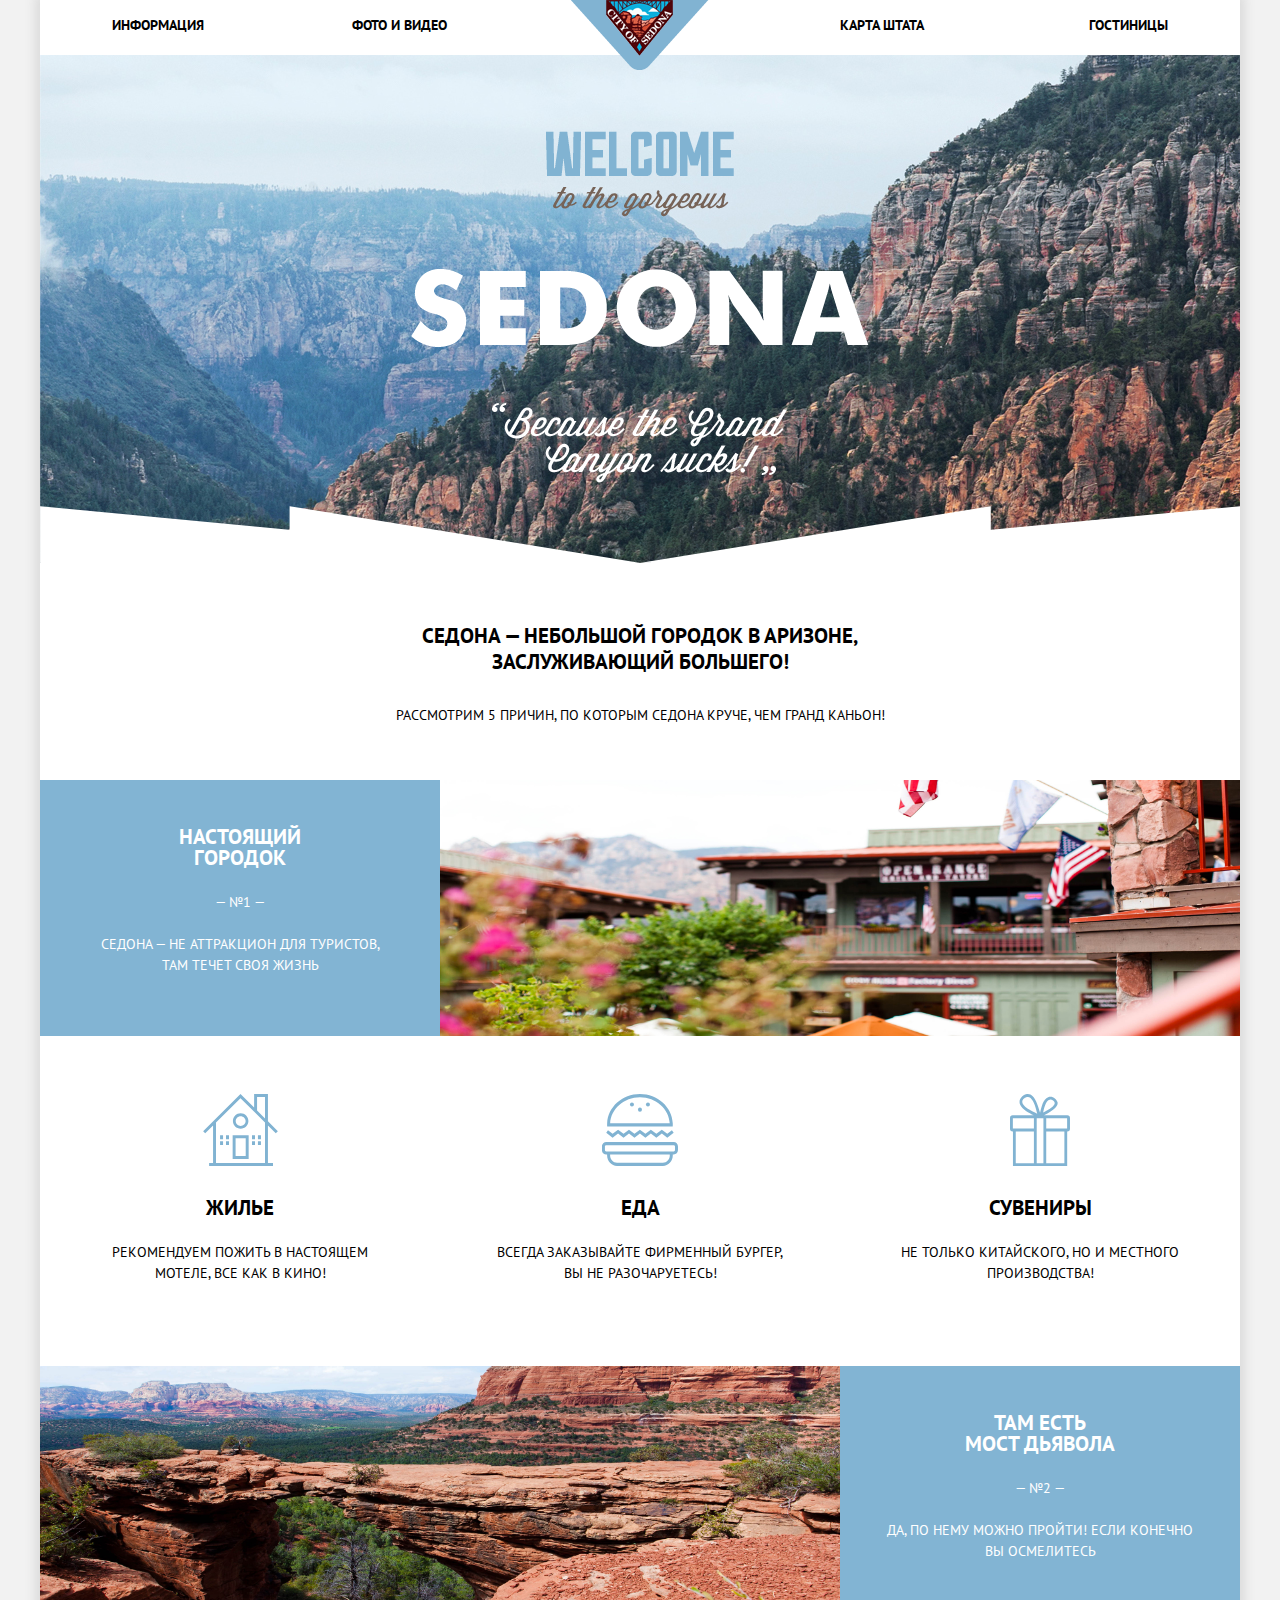
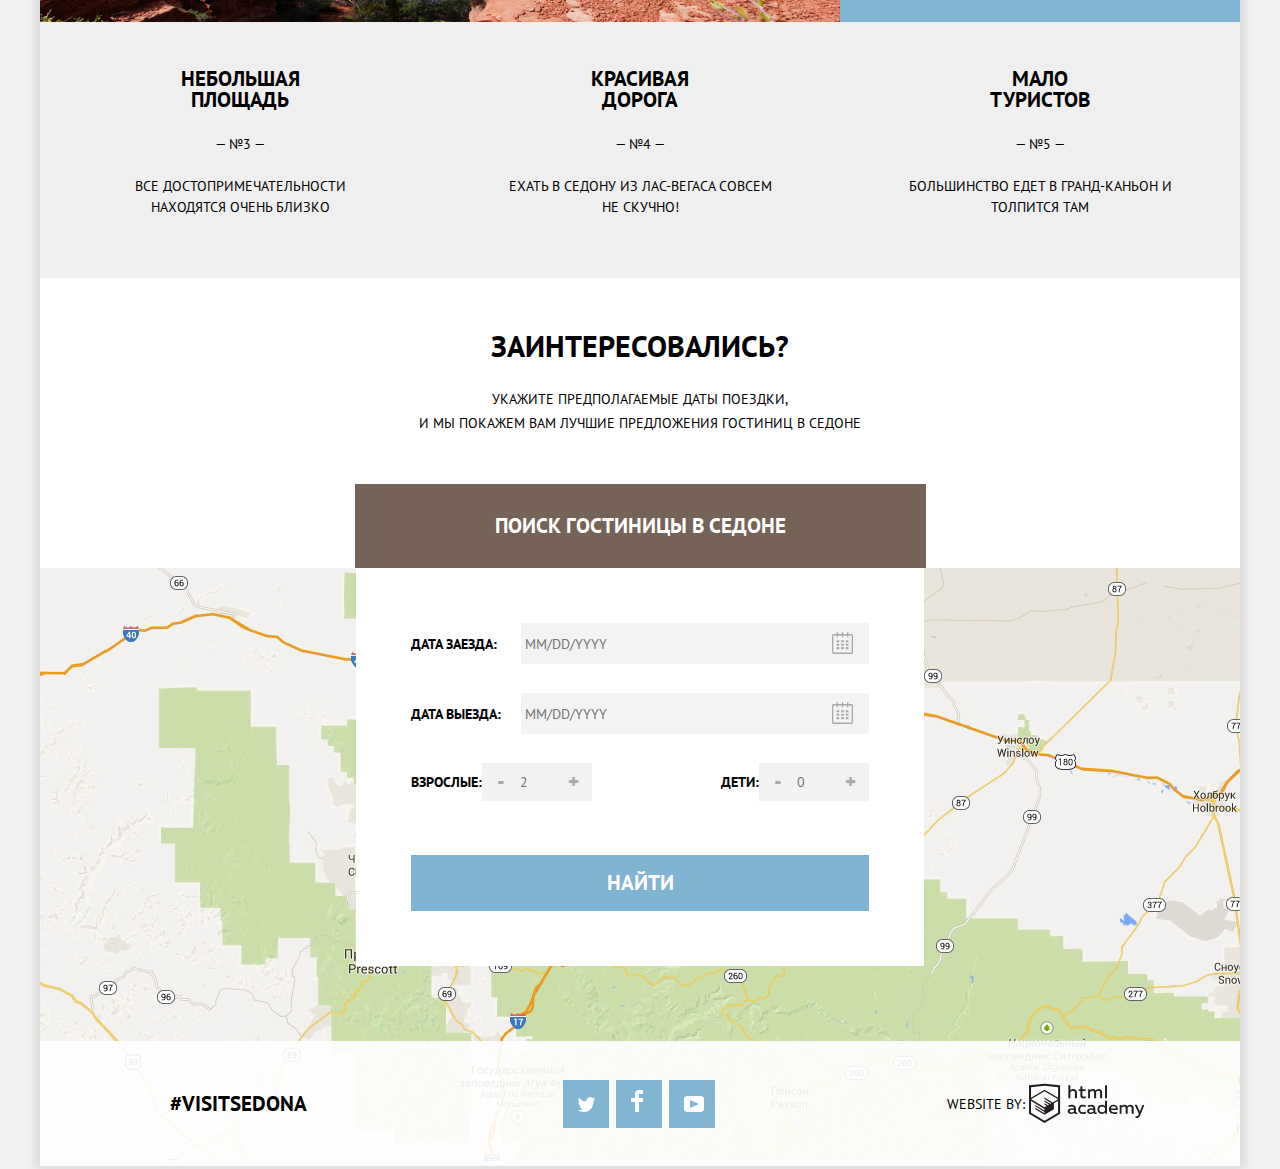
==== index.html @ 2b343a4a "исправь оформление элементов в форме и убери ненужные части стилей" ====
<!DOCTYPE html>
<html lang="ru">
  <head>
    <meta charset="utf-8">
    <title>HTML Academy: Седона</title>
    <link href="https://fonts.googleapis.com/css?family=PT+Sans:400,700&amp;subset=cyrillic" rel="stylesheet">
    <link href="css/normalize.css" rel="stylesheet"> 
    <link href="css/style.css" rel="stylesheet"> 
  </head>

  <body>
    <div class="main-containter">
      <header class="header">
        <nav class="main-menu">
          <ul class ="main-menu__list">
            <li class="main-menu__item">
              <a class="main-menu__link" href="#">Информация</a>
            </li>
            <li class="main-menu__item">
              <a class="main-menu__link" href="#">Фото и видео</a>
            </li>
            <li class="main-menu__item">
              <a class="main-menu__link" href="#">Карта штата</a>
            </li>
            <li class="main-menu__item">
              <a class="main-menu__link" href="catalog.html">Гостиницы</a>
            </li>
          </ul>
          <a class="main-menu__logo" href="#">
            <img class="menu__logo" src="img/logo.png" alt="Sedona logo" width="138" height="70">
          </a>
        </nav>
      </header>

      <main class="main">
        <section class="promo">
          <div class="promo__banner">        
            <img class="promo__img" src="img/promo.png" alt="Promo-text">
          </div>
          <h1 class="promo__title">Седона — небольшой городок в Аризоне,<br> заслуживающий большего!</h1>
          <p class="promo__description">Рассмотрим 5 причин, по которым Седона круче, чем гранд каньон!</p>
        </section>
        <section class="advantages">
          <h2 class="visually-hidden">Преимущества седоны</h2>
          <ul class="advantages__list">
            <li class="advantages__item detailed">
              <div class="advantages__description">
                <h2>Настоящий<br> городок</h2>
                <span>&#x2014; №1 &#x2014;</span>
                <p>Седона — не аттракцион для туристов,<br> там течет своя жизнь</p>
              </div>
              <img src="img/advantage-1.jpg" alt="Town picture" width="800" height="256">
            </li>
            <li class=advantages__item>
              <ul class="non-list__advantages">
                <li class="non-list__item">
                  <div class="advantages__description">
                    <img src="img/icon-1.svg" alt="room" height="72px">
                    <h2>Жилье</h2>
                    <p>Рекомендуем пожить в настоящем<br> мотеле, все как в кино!</p>
                  </div>
                </li>
                <li class="non-list__item">
                  <div class="advantages__description">
                    <img src="img/icon-3.svg" alt="food" height="72px">
                    <h2>Еда</h2>
                    <p>Всегда заказывайте фирменный бургер,<br> вы не разочаруетесь!</p>
                  </div>
                </li>
                <li class="non-list__item">
                  <div class="advantages__description">
                    <img src="img/icon-2.svg" alt="souvenires" height="72px">
                    <h2>Сувениры</h2>
                    <p>Не только китайского, но и местного<br> производства!</p>
                  </div>
                </li>
              </ul>
            </li>
            <li class="advantages__item detailed">
              <img src="img/advantage-2.jpg" alt="Devils bridge" width="800" height="256">
              <div class="advantages__description">
                <h2>Там есть<br> мост дьявола</h2>
                <span>&#x2014; №2 &#x2014;</span>
                <p>Да, по нему можно пройти! Если конечно<br>вы осмелитесь</p>
              </div>
            </li>
            <li class="advantages__item">
              <div class="advantages__description">
                <h2>Небольшая<br>площадь</h2>
                <span>&#x2014; №3 &#x2014;</span>
                <p>Все достопримечательности<br>находятся очень близко</p>
              </div>
            </li>
            <li class="advantages__item">
              <div class="advantages__description">
                <h2>Красивая<br>дорога</h2>
                <span>&#x2014; №4 &#x2014;</span>
                <p>Ехать в седону из Лас-Вегаса совсем<br>не скучно!</p>
              </div>
            </li>
            <li class="advantages__item">
              <div class="advantages__description">
                <h2>Мало<br>туристов</h2>
                <span>&#x2014; №5 &#x2014;</span>
                <p>Большинство едет в гранд-каньон и<br> толпится там</p>
              </div>
            </li>
          </ul>
        </section>
        <section class="search-hotels">
          <h2 class="search-hotels__title">Заинтересовались?</h2>
          <p class="search-hotels__text">Укажите предполагаемые даты поездки,<br> и мы покажем вам лучшие предложения гостиниц в седоне</p>
          <button class="button open-form">Поиск гостиницы в Седоне</button>
          <form class="search-hotels__form" method="get" action="https://echo.htmlacademy.ru">
              <div class="arrival">
                <label class="search-hotels__label" for="arrival__input"> Дата заезда:</label>
                <input id="arrival__input" type="text" name="arrival__date" class="form-input" placeholder="MM/DD/YYYY">
                <a href="#" class="calendar__button">
                  <svg width="21" height="22" id="svg" xmlns="http://www.w3.org/2000/svg" width="21" height="22" viewBox="0 0 21 22"><path d="M19.251 2.025h-2.845V.648c0-.381-.294-.689-.656-.689-.363 0-.656.308-.656.689v1.377h-3.938V.648c0-.381-.294-.689-.655-.689-.363 0-.657.308-.657.689v1.377H5.906V.648c0-.381-.294-.689-.656-.689-.363 0-.657.308-.657.689v1.377H1.75C.784 2.025 0 2.847 0 3.862v16.302C0 21.179.784 22 1.75 22h17.501c.966 0 1.749-.821 1.749-1.836V3.862c0-1.015-.783-1.837-1.749-1.837zm.437 18.139a.448.448 0 0 1-.437.459H1.75a.45.45 0 0 1-.438-.459V3.862a.45.45 0 0 1 .438-.459h2.844v1.378c0 .381.294.689.657.689.362 0 .656-.308.656-.689V3.403h3.938v1.378c0 .381.294.689.657.689.361 0 .655-.308.655-.689V3.403h3.938v1.378c0 .381.293.689.656.689.362 0 .656-.308.656-.689V3.403h2.845c.241 0 .437.206.437.459v16.302z"/><path d="M4.594 8.225h2.625v2.066H4.594zM4.594 11.668h2.625v2.067H4.594zM4.594 15.112h2.625v2.066H4.594zM9.188 15.112h2.625v2.066H9.188zM9.188 11.668h2.625v2.067H9.188zM9.188 8.225h2.625v2.066H9.188zM13.781 15.112h2.625v2.066h-2.625zM13.781 11.668h2.625v2.067h-2.625zM13.781 8.225h2.625v2.066h-2.625z"/></svg>
                </a>
              </div>
              <div class="departure">
                <label class="search-hotels__label amount" for="departure__date"> Дата выезда:</label>
                <input id="departure__input" type="text" name="departure__date" class="form-input" placeholder="MM/DD/YYYY">
                <a href="#" class="calendar__button">
                  <svg width="21" height="22" id="svg" xmlns="http://www.w3.org/2000/svg" width="21" height="22" viewBox="0 0 21 22"><path d="M19.251 2.025h-2.845V.648c0-.381-.294-.689-.656-.689-.363 0-.656.308-.656.689v1.377h-3.938V.648c0-.381-.294-.689-.655-.689-.363 0-.657.308-.657.689v1.377H5.906V.648c0-.381-.294-.689-.656-.689-.363 0-.657.308-.657.689v1.377H1.75C.784 2.025 0 2.847 0 3.862v16.302C0 21.179.784 22 1.75 22h17.501c.966 0 1.749-.821 1.749-1.836V3.862c0-1.015-.783-1.837-1.749-1.837zm.437 18.139a.448.448 0 0 1-.437.459H1.75a.45.45 0 0 1-.438-.459V3.862a.45.45 0 0 1 .438-.459h2.844v1.378c0 .381.294.689.657.689.362 0 .656-.308.656-.689V3.403h3.938v1.378c0 .381.294.689.657.689.361 0 .655-.308.655-.689V3.403h3.938v1.378c0 .381.293.689.656.689.362 0 .656-.308.656-.689V3.403h2.845c.241 0 .437.206.437.459v16.302z"/><path d="M4.594 8.225h2.625v2.066H4.594zM4.594 11.668h2.625v2.067H4.594zM4.594 15.112h2.625v2.066H4.594zM9.188 15.112h2.625v2.066H9.188zM9.188 11.668h2.625v2.067H9.188zM9.188 8.225h2.625v2.066H9.188zM13.781 15.112h2.625v2.066h-2.625zM13.781 11.668h2.625v2.067h-2.625zM13.781 8.225h2.625v2.066h-2.625z"/></svg>
                </a>
              </div>
              <div class="amount">
                <div class="adults__amount">
                  <label class="search-hotels__label" for="adults__amount"> Взрослые:</label>
                  <button class="button minus" aria-label="Меньше">-</button>
                  <input id="adults__amount" type="text" name="adults__amount" placeholder="2" class="amount__input">
                  <button class="button plus" aria-label="Больше">+</button>
                </div>
                <div class="children__amount">
                  <label class="search-hotels__label" for="children__amount"> Дети:</label>
                  <button class="button minus" aria-label="less">-</button>
                  <input id="children__amount" type="text" name="children__amount" placeholder="0" class="amount__input">
                  <button class="button plus" aria-label="more">+</button>
                </div>
              </div>
              <button class="button search-hotels__button" type="submit">Найти</button>
          </form>
          <div class="map" width="473px">
            <h2 class="visually-hidden">Карта</h2>
            <img src="img/map.jpg" width="1200" height="593" alt="map">
          </div>
        </section>
      </main>

      <footer class="footer">
        <span class="hashtag">#visitsedona</span>
        <ul class="social__list">
          <li class="social__item twitter">
            <span class="visually-hidden">twitter</span>
            <a href="#">
                <svg width="17" height="15" id="svg" xmlns="http://www.w3.org/2000/svg" xmlns:xlink="http://www.w3.org/1999/xlink" width="17" height="15" viewBox="0 0 17 15"><path fill="#FFF" d="M10.95.144c1.685-.496 2.984.27 3.577 1.179.673-.231 1.331-.481 2.011-.708a2.345 2.345 0 0 1-.857 1.768c.685.17 1.304-.491 1.304-.491-.169 1-1.006 1.788-1.563 2.024-.231 6.75-3.175 11.217-10.077 11.082h-.446c-.41 0-4.164-.46-4.898-1.887 2.271.196 3.893-.422 4.693-1.177-.96-.3-2.679-.477-2.979-2.95.349.106.564.228 1.19.119C1.705 8.247.374 7.53.448 5.33c.285.328 1.067.536 1.34.472C1.085 5.561-.182 2.442.894.85c1.818 1.854 3.735 3.606 7.152 3.773C8.254 2.33 9.183.793 10.95.144z"/>
                </svg>
            </a>
          </li>
          <li class="social__item facebook">
            <span class="visually-hidden">facebook</span>
            <a href="#">
                <svg width="12" height="22" id="svg" xmlns="http://www.w3.org/2000/svg" width="12" height="22" viewBox="0 0 12 22"><path fill="#FFF" d="M12 4V0H8a4 4 0 0 0-4 4v4H0v4h4v10h4V12h4V8H8V4h4z"/></svg>
            </a>
          </li>
          <li class="social__item youtube">
            <span class="visually-hidden">youtube</span>
            <a href="#">
                <svg width="20" height="16" id="svg" xmlns="http://www.w3.org/2000/svg" xmlns:xlink="http://www.w3.org/1999/xlink" width="20" height="16" viewBox="0 0 20 16"><path fill="#FFF" d="M17 0H3C1.35 0 0 1.35 0 3v10c0 1.65 1.35 3 3 3h14c1.65 0 3-1.35 3-3V3c0-1.65-1.35-3-3-3zM6.027 11.998V4.002L15.014 8l-8.987 3.998z"/></svg>
            </a>
          </li>
        </ul>
        <div class="footer__copyright">
          <a class="copyright" href="https://htmlacademy.ru/intensive/htmlcss">
          <span> Website by: </span>
            <svg width="115" height="41" id="svg" data-name="Layer 1" xmlns="http://www.w3.org/2000/svg" viewBox="0 0 113 39">
            <path id="svg" d="M46.84 28.22a2.07 2.07 0 0 0 .58-.11v1.4a3.41 3.41 0 0 1-1.24.22 1.75 1.75 0 0 1-1.75-1 5.08 5.08 0 0 1-3.3 1.13c-1.59 0-3.06-.87-3.06-2.68 0-2.24 2.08-2.93 3.9-2.93a11.63 11.63 0 0 1 2.28.26v-.31c0-1.09-.8-1.86-2.3-1.86a7.79 7.79 0 0 0-3.15.67v-1.79a10.72 10.72 0 0 1 3.35-.58c2.48 0 4 1.18 4 3.83v3.14a.57.57 0 0 0 .69.61zm-6.76-1.19a1.42 1.42 0 0 0 1.64 1.29 3.56 3.56 0 0 0 2.53-1v-1.51a10.21 10.21 0 0 0-1.9-.22c-1.1.01-2.27.35-2.27 1.45zM53.06 20.62a5.29 5.29 0 0 1 2.7.67v1.79a4.28 4.28 0 0 0-2.42-.73 2.89 2.89 0 1 0 0 5.76 5.26 5.26 0 0 0 2.55-.67v1.8a6.58 6.58 0 0 1-2.9.6 4.42 4.42 0 0 1-4.72-4.54 4.54 4.54 0 0 1 4.79-4.68zM65.84 28.22a2.07 2.07 0 0 0 .58-.11v1.4a3.41 3.41 0 0 1-1.24.22 1.75 1.75 0 0 1-1.75-1 5.08 5.08 0 0 1-3.3 1.13c-1.59 0-3.06-.87-3.06-2.68 0-2.24 2.08-2.93 3.9-2.93a11.63 11.63 0 0 1 2.28.26v-.31c0-1.09-.8-1.86-2.3-1.86a7.79 7.79 0 0 0-3.15.67v-1.79a10.72 10.72 0 0 1 3.35-.58c2.48 0 4 1.18 4 3.83v3.14a.57.57 0 0 0 .69.61zm-6.76-1.19a1.42 1.42 0 0 0 1.64 1.29 3.56 3.56 0 0 0 2.53-1v-1.51a10.21 10.21 0 0 0-1.9-.22c-1.11.01-2.27.35-2.27 1.45zM76.67 16.85v12.76h-1.76v-1.39a4.07 4.07 0 0 1-3.35 1.62 4.62 4.62 0 0 1 0-9.22 4 4 0 0 1 3.15 1.37v-5.14h2zm-4.76 5.48a2.9 2.9 0 0 0 0 5.8 3 3 0 0 0 2.79-1.84v-2.13a3.06 3.06 0 0 0-2.79-1.83zM82.99 20.62c3.48 0 4.68 2.81 4.12 5.34h-6.58c.22 1.57 1.75 2.22 3.35 2.22a6.41 6.41 0 0 0 2.77-.62v1.68a7.5 7.5 0 0 1-3.14.6c-2.68 0-5-1.53-5-4.61a4.39 4.39 0 0 1 4.48-4.61zm.09 1.62a2.39 2.39 0 0 0-2.57 2.26h4.85a2.06 2.06 0 0 0-2.28-2.26zM89.1 29.61v-8.75h1.73v1.09a4 4 0 0 1 2.92-1.33 3 3 0 0 1 2.73 1.4 4.33 4.33 0 0 1 3.06-1.4 3.21 3.21 0 0 1 3.32 3.52v5.47h-2V24.2a1.67 1.67 0 0 0-1.73-1.84 2.94 2.94 0 0 0-2.17 1.18V29.61h-2V24.2a1.67 1.67 0 0 0-1.73-1.84 3.11 3.11 0 0 0-2.32 1.35v5.91h-2zM111.47 20.86h2l-4.1 9.93c-.95 2.28-2.19 3-3.52 3a5 5 0 0 1-1.15-.15v-1.66a3 3 0 0 0 .89.13c.95 0 1.66-.67 2.17-2l.18-.44-4.16-8.82h2.13l3 6.6zM40.66 1.53v5a4 4 0 0 1 2.83-1.2A3.41 3.41 0 0 1 47.1 8.9v5.41h-2V9.15a1.9 1.9 0 0 0-2-2.1 3.08 3.08 0 0 0-2.44 1.46v5.8h-2V1.53h2zM52.43 2.42v3.12h3.17v1.71h-3.17v4c0 1.15.53 1.53 1.66 1.53a4.71 4.71 0 0 0 1.77-.35v1.68a7.14 7.14 0 0 1-2.35.38 2.68 2.68 0 0 1-3-2.88V7.23h-1.6V5.52h1.57V2.88zM58.1 14.29V5.54h1.73v1.09a4 4 0 0 1 2.92-1.33 3 3 0 0 1 2.73 1.4 4.33 4.33 0 0 1 3.06-1.4 3.21 3.21 0 0 1 3.32 3.52v5.47h-2V8.88a1.67 1.67 0 0 0-1.73-1.84 2.94 2.94 0 0 0-2.17 1.18V14.29h-2V8.88a1.67 1.67 0 0 0-1.73-1.84 3.11 3.11 0 0 0-2.32 1.35v5.91h-2zM74.72 1.52h1.95v12.76h-1.95zM15.44.02h-.16L0 1.62v28l15.28 9.09 15.28-9.09v-28zm13.12 28.45l-13.28 7.9L2 28.47V16.99l13.22 7.87v1.43l-9.07-5.4v1.38l9.11 5.47v1.46l-9.1-5.42v1.38l9.11 5.47 9.19-5.5V19.22l4.1-2.45v11.67zm0-13.16l-3.65 2.14-1.68 1-8-4.76v1.38l6.84 4.07h-.06l-.15.09-1 .57-5.64-3.36v1.38l4.45 2.65-1.05.7-3.36-2v1.38l2.21 1.3-2.25 1.35-13.16-7.82 13.17-7.92zm0-1.39L15.21 6.05l-13.2 7.86V3.41l13.28-1.39 13.28 1.39v10.51z" fill="#231f20"/>
          </svg>
        </a>
        </div>
      </footer>
    </div>
  </body>
</html>
---- css/style.css ----
body {
    margin: 0;
    padding: 0;
    font-family: "PT Sans", Arial, sans-serif;
    font-size: 14px;
    line-height: 26px;
    text-transform: uppercase;
    text-align: center;
    background-color: #f2f2f2;
}

a {
    text-decoration: none;
}

/*СТИЛЬ ДЛЯ НЕВИДИМЫХ БЛОКОВ*/

.visually-hidden {
    position: absolute;
    clip: rect(0 0 0 0);
    width: 1px;
    height: 1px;
    margin: -1px;
}

/*КОНТЕЙНЕР ДЛЯ СОДЕРЖИМОГО СТРАНИЦЫ*/

.main-containter {
    width: 1200px;
    margin: 0 auto;
    background-color: #ffffff;
    box-shadow: 0 0 10px 5px #dbdbdb;
}

/*ОБЩИЙ СТИЛЬ ДЛЯ КНОПОК И ЭЛЕМЕНТОВ ПОД НЕГО МАСКИРУЮЩИХСЯ*/

.button {
    font: inherit;
    background-color: #766357;
    text-align: center;
    color: #ffffff;
    vertical-align: middle;
    text-transform: uppercase;
    border: none;
}

/*СТИЛИ ГЛАВНОГО МЕНЮ*/

.main-menu {
    display: flex;
    margin: 0 auto;
}

.main-menu__list {
    font-weight: bold;
    list-style: none;
    display: flex;
    width: 1200px;
    margin: 0;
    padding: 0 72px;
}

.main-menu__item {
    width: 240px;
    padding-top: 12px;
    padding-bottom: 17px;
}

.main-menu__list li:first-child { 
    text-align: left;
}

.main-menu__list li:nth-child(2) {
    text-align: left;
}

.main-menu__list li:nth-child(3) {
    text-align: right;
    padding-left: 92px;
}

.main-menu__list li:last-child {
    text-align: right;
    padding-left: 4px;
}  

.main-menu a {
    color: #000000;
}

.main-menu a:hover {
    color: #a3c7de;
}

.main-menu a:active {
    color: #b2b2b2;
}

.main-menu__logo {
    position: absolute;
    left: calc(50% - 69px); 
}

/*СТИЛИ ГЛАВНОГО РАЗДЕЛА*/
/*БЛОК С ПРОМО БАНЕРОМ*/

.promo__banner {
    width: 100%;
    min-height: 508px;
    background-color: #5c87af;
    background-image: url("../img/promo-mask.png"), url("../img/promo-background.jpg");
    background-position: 0 bottom, 0 -56px; 
    background-repeat: no-repeat;
}

.promo__banner img {
    padding-top: 76px;
}

.promo__title {
    font-size: 21px;
    font-weight: bold;
    margin-top: 60px;
}

.promo__description {
    margin-top:27px;
}

/*СЕКЦИЯ С ПРИЧИНАМИ */

.advantages {
    padding-top: 38px;
}

.advantages__list,
.non-list__advantages {
    list-style: none;
    display: flex;
    flex-wrap: wrap;
    margin: 0;
    padding: 0;
}

.advantages__item {
    line-height: 21px;
    background-color: #efefef;
}

.advantages__description {
    width: 400px;
    min-height: 256px;
}

.advantages__item h2 {
    font-size: 21px;
    margin: 0;
    padding-top: 46px; 
    padding-bottom: 24px;
}


.advantages__item p {
    padding-top: 21px;
    margin: 0;
    padding-bottom: 60px;
}

.advantages__item.detailed {
    display: flex;
    background-color: #82b4d3;
    color: #ffffff;
}

.advantages__item.detailed img {
    width: 800px;
}

.non-list__advantages {
    display: flex;
}

.non-list__item div {
    min-height:330px;
    background-color: #ffffff;
}

.non-list__item img{
    padding-top: 58px;
}

.non-list__item h2 {
    padding-top: 25px;
}

.non-list__item p {
    padding-top: 0px;
}


/*СЕКЦИЯ С ФОРМОЙ ПОИСКА*/

.map {
    height:473px;
}

.search-hotels {
    position: relative;
    margin:0 auto;
}

.search-hotels__title {
    font-size: 30px;
    margin-top: 55px;
}

.search-hotels__text {
    line-height: 24px;
    margin-top: 28px;
    margin-bottom: 0;
}

/*СТИЛИ ФОРМЫ В БЛОКЕ ПОИСКА*/

.open-form {
    padding: 29px 140px;
    font-size: 21px;
    font-weight: bold;
    margin-top: 49px;
    margin-bottom:0;
}

.open-form:hover {
    background-color: #604e43;
}

.open-form:active {
    color: #76685f;
    background-color: #503e33;
}

.search-hotels__form {
    position: absolute;
    left: 0;
    right: 0;
    border: 0px;
    margin: 0 auto;
    padding: 55px;
    width: 458px;
    min-height: 285px;
    background-color: #ffffff;
}

.arrival,
.departure {
    margin-bottom: 29px;
    position: relative;
    display:flex;
    align-items: center
}

.search-hotels__label {
    vertical-align: middle;
    font-weight: bold
}

.form-input {
    border: none;
    border: 2px solid #f3f3f3;
    background-color: #f3f3f3;
    width: 340px;
    height: 35px;
    margin-left: auto;
}

.form-input:hover {
    background-color: #ececec;
    border: 2px solid #ececec;
}

.form-input:focus {
    border: 2px solid #e6e6e6;
    background-color: #ffffff;
    outline: none;
}

.calendar__button {
    position: absolute;
    top: 9px;
    right: 16px;
}

.calendar__button path {
    fill: #a9a9a9;
}

.calendar__button:hover path {
    fill: #000000;
}

.calendar__button:active path {
    fill: #82b3d3;
}

.amount {
    display: flex;
}

.children__amount,
.adults__amount {
    display: flex;
    justify-content: center;
    align-items: center;
}

.children__amount {
    margin-left: auto;
}

.amount__input {
    width: 34px;
    height: 38px;
    margin: 0;
    padding: 0;
    background-color: #f2f2f2;
    border: none;
}

.button.plus,
.button.minus {
    width:38px;
    height:38px;
    margin:0;
    padding:0;
    background-color: #f2f2f2;
    font-size: 21px;
    font-weight: bold;
    color: #aaaaaa
}

.button.plus:hover,
.button.minus:hover {
    color: #000000;
}

.button.plus:active,
.button.minus:active {
    color: #82b5d3
}


.search-hotels__button {
    background-color: #81b3d2;
    font-size: 21px;
    font-weight: bold;
    margin-top: 54px;
    width:100%;
    padding:15px 0;
}

.search-hotels__button:hover {
    background-color: #669ec0;
}

.search-hotels__button:active {
    color: #88b6d1;
    background-color: #5496bd;
}

/*СТИЛИ ДЛЯ ЭЛЕМЕНТОВ ФУТЕРА*/

.footer {
    position: relative;
    z-index: 3;
    height:125px;
    background-color: rgba(255, 255, 255, 0.9);
    display: flex;
    align-items: center;
}

/* CТИЛИ ХЕШТЕГА */

.hashtag {
    font-size: 21px;
    margin: 0;
    font-weight: bold;
    margin-left: 130px;
}

/* CТИЛИ ИКОНОК СОЦ.СЕТЕЙ */

.social__list{
    list-style: none;
    display: flex;
    margin-left: 256px;
    padding: 0;
}

.social__item {
    position: relative;
    width: 46px;
    height: 48px;
    background-color: #82b5d3;
    margin-right: 7px;
}

.twitter svg,
.facebook svg,
.youtube svg {
    position:absolute;
    bottom: 33%;
    left: 33%;
}

.twitter:hover,
.facebook:hover,
.youtube:hover {
    background-color: #669fc2;
}

.twitter:active,
.facebook:active,
.youtube:active {
    background-color: #5397be;
}

.twitter:active path,
.facebook:active path,
.youtube:active path {
    fill: #82b5d3;
}


/* CТИЛИ БЛОКА КОПИРАЙТ */

.footer__copyright {
    margin-left: 225px;
}

.copyright {
  padding: 0;
  margin: 0;
  color: #000000;
}

.copyright span,
.copyright svg {
  display: inline-block;
  vertical-align: middle;
}

.copyright:hover span {
  color: #81b3d2;
}

.copyright:hover path {
  fill: #81b3d2;
}

.copyright:active span {
  color: #bdbbbc;
}

.copyright:active path {
  fill: #bdbbbc;
}

/*СТИЛИ ДЛЯ СТРАНИЦЫ CATALOG.HTML*/
/* СТИЛИ ДЛЯ СЕКЦИИ С ФИЛЬТРАМИ ПОИСКА */

.hotel-filters {
    line-height: 21px;
    color: #ffffff;
    background-image: url("../img/filter_background.jpg"); 
    background-repeat: no-repeat;
    background-position: 42%;
    width:100%;
}

/*СТИЛИ ФОРМЫ*/

.hotel-filters__form {
    display: flex;
    padding: 30px 70px 25px;
}

.hotel-filters__form fieldset:first-child {
    margin-right: 60px;
}


.hotel-filters__section {
    border: 0;
    margin: 0;
    padding: 0;
}

/*СЛОЖНАЯ ФОРМА*/
.hotel-filters__section.set-price {
    margin-left:auto;
    width: 330px;
}

.hotel-filters__section.set-price legend {
    margin-bottom: 9px;
}

.hotel-filters__price-range {
    position: relative;
    height: 36px;
    margin-bottom: 20px;
    border: 2px solid #ffffff;
    border-radius: 2px;
    font-size: 0;
}

.hotel-filters__price-range::after {
    content: "";
    position: absolute;
    top: 50%;
    left: 50%;
    width: 2px;
    height: 22px;
    background: #ffffff;
    transform: translate(-50%, -50%);
}

.hotel-filters__price-range label {
    display: inline-block;
    font-size: 14px;
    line-height: 38px;
    vertical-align: top;
    cursor: pointer;
    width: 90px;
    padding-left: 65px;
}

.hotel-filters__price-range input {
    width: 50px;
    margin: 0;
    color: inherit;
    font: inherit;
    background: none;
    border: none;
}

.hotel-filters__price-contorls {
    position: relative;
    margin-bottom: 32px;
}

.hotel-filters__price-contorls .scale {
    height: 2px;
    background: rgba(255, 255, 255, 0.3);
}

.hotel-filters__price-contorls .bar {
    width: 80%;
    height: 2px;
    background: #ffffff;
}

.range-toggle {
    position: absolute;
    top: -9px;
    width: 4px;
    height: 4px;
    background: #ababab;
    border: 8px solid #ffffff;
    border-radius: 50%;
    box-shadow: 0 2px 1px 0 rgba(0, 1, 1, 0.2);
    cursor: pointer;
}

.range-toggle:hover {
    background: #1c4f80;
}

.range-toggle-min {
    left: 0;
}

.range-toggle-max {
    left: 80%;
}

.hotel-filters__checkbox {
    text-align: left;
    margin-bottom: 15px;
}

.hotel-filters legend {
    font-size: 16px;
    font-weight: bold;
    text-align: left;
    margin-bottom: 20px
}

.hotel-filters input[type="checkbox"] {
    opacity: 0;
}

.hotel-search__button {
    display: block;
    margin: 0 auto;
    padding: 6px 35px;
    font-size: 14px;
    line-height: 20px;
    color: #ffffff;
    text-transform: uppercase;
    background: transparent;
    border: 2px solid #ffffff;
    border-radius: 2px;
    cursor: pointer;}

.hotel-search__button:hover {
    color: #000000;
    background: #ffffff;
}

/* БЛОК С ВЫБОРОМ СПОСОБОВ ОТОБРАЖЕНИЯ ОТЕЛЕЙ */

.hotel-sort__list {
    width: 100%;
}

.hotel__selected {
    display: flex;
    align-items: baseline;
    width: 1056px;
    margin: 30px auto;
    padding: 0;
}

.hotel__selected p {
    font-size: 21px;
    margin:0;
    padding:0;
}

.hotel__selected span {
    font-size: 12px;
    margin-left: 54px;
}

.hotel-sort__list {
    display: flex;
    padding: 0;
    margin: 0;
}

.sort__types {
    list-style: none;
}

.sort-type__item {
    display: inline-block;
    margin-left: 33px;
}

.sort-type__item.active a {
    color: #82b5d3;
    border: none;
}

.sort-type__item a {
    font-size: 12px;
    line-height: 18px;
    border-bottom: 1px dotted #82b5d3;
    color:#b2b2b2;
}

.sort-type__item a:hover {
    color: #92bed9;
}

.sort-type__item a:active {
    color: #000000;
    border-bottom: none;
}

.hotel-sort__way {
    list-style: none;
    margin-left: auto;
}

.sort-way__item {
    display: inline-block;
}

.hotel-sort__way li:last-child {
    margin-left: 15px;
}

.sort-way__item path {
    fill: grey;
}

.sort-way__item:hover path {
    fill: black;
}

.sort-way__item:active path {
    fill: #92bed9
}


/* СЕКЦИЯ С НАЙДЕННЫМИ ОТЕЛЯМИ */

.hotels {
    width:1056px;
    margin:0 auto;
}

.hotels__list {
    list-style: none;
    margin:0;
    padding:0;
}

.hotels__item {
    display: flex; 
    align-items: flex-start;
    padding: 30px 0; 
    border-bottom: 1px solid #e5e5e5;
    border-top: 1px solid #e5e5e5;
}

.hotels__item-main {
    text-align: left;
    margin-left: 30px;
}

.hotels__item-title {
    font-size: 21px;
    font-weight: bold;
    margin:0;
    padding:0;
}

.hotels__item-title:hover {
    color: #82b5d3;
}

.hotels__item-title:active {
    color: #b2b2b2;
}

.hotel__item-text {
    display: flex;
    width: 200px;
    margin-bottom: 8px;
}


.hotel__item-text p {
    margin-top: 0;
    margin-bottom: 0;
}

.hotels__item-price {
    margin-left: auto;
}

.about__button {
    background-color: #81b3d2;
    font-size: 14px;
    font-weight: bold;
    padding:6px 14px;
}

.about__button:hover {
    background-color: #669ec0;
}

.about__button:active {
    color: #88b6d1;
    background-color: #5496bd;
}

.rent__button {
    font-size: 14px;
    font-weight: bold;
    padding:6px 14px;
}

.rent__button:hover {
    background-color: #604e43;
}

.rent__button:active {
    color: #76685f;
    background-color: #503e33;
}

.hotels__item-rating {
    margin-left: auto;
}

.hotels__stars-grade {
    width: 18px;
    height: 18px;
    background-image: url("../img/star.svg"); 
    background-repeat: space;
}

.star-4pc {
    width: 89px;   
}

.star-3pc {
    width: 66px;   
}

.star-2pc {
    width: 42px;   
}

.hotels__text-grade {
    background-color: #f2f2f2;
}
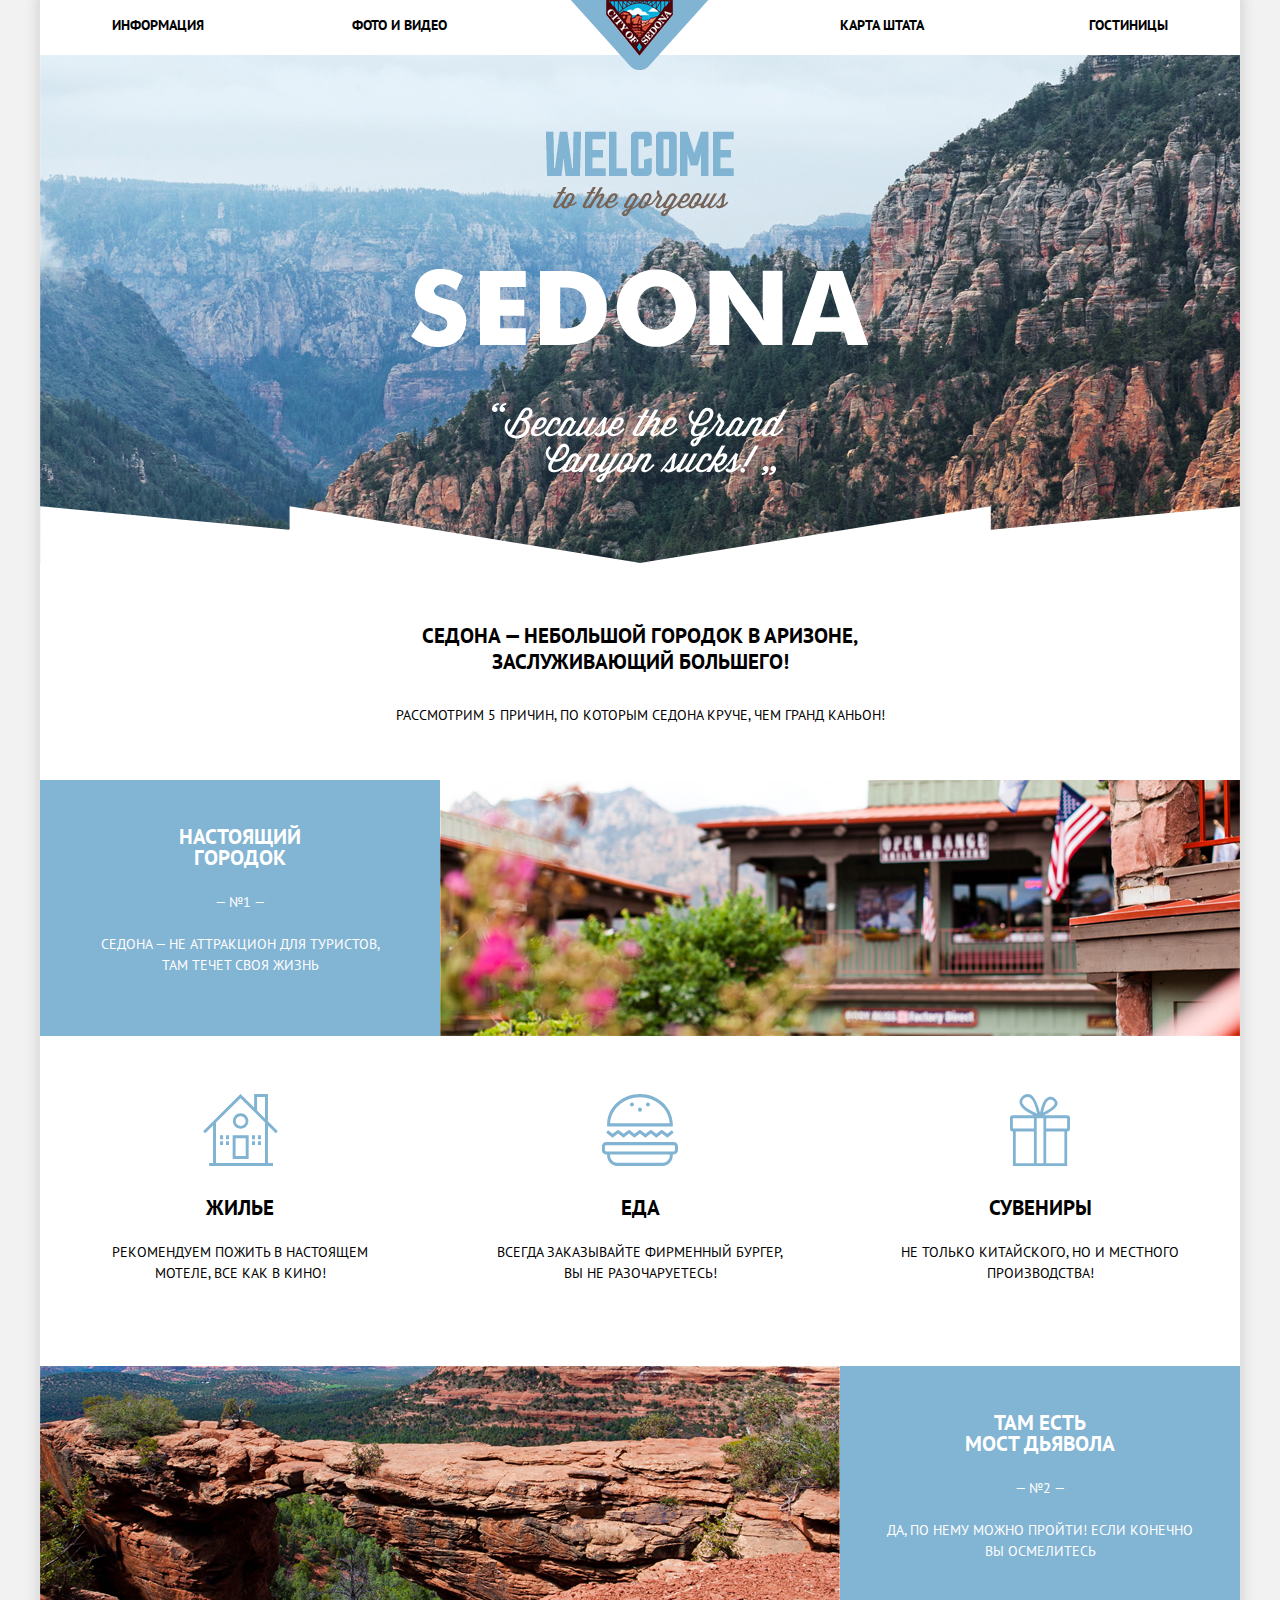
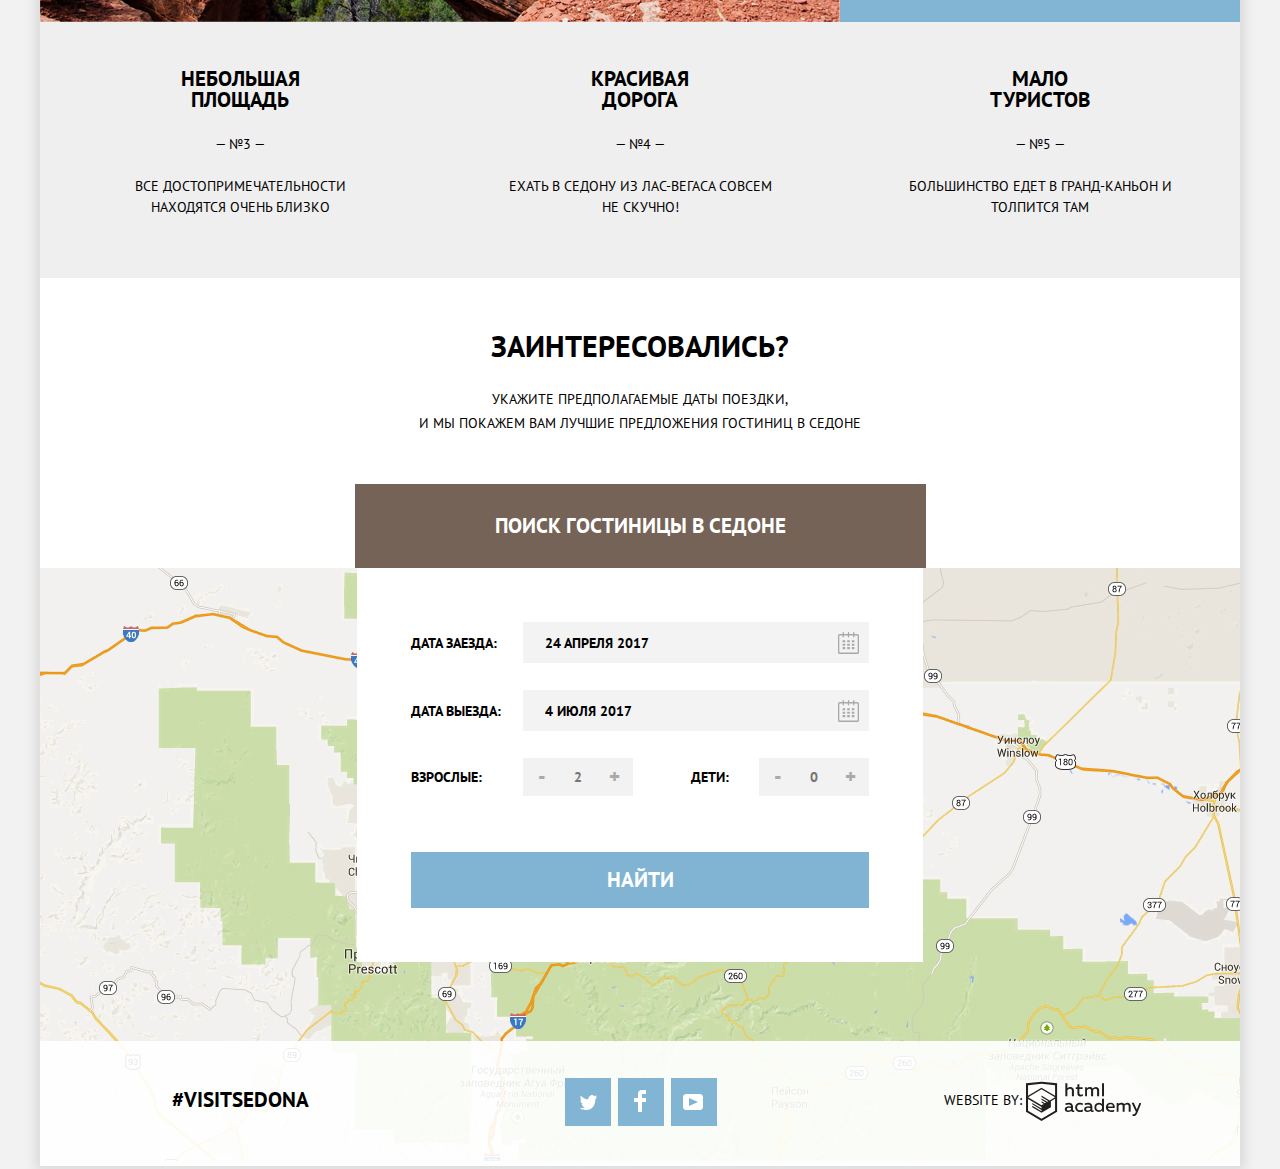
==== commit 3e3c5f3e: "приведи разметку в соответствие с макетом" ====
--- a/index.html
+++ b/index.html
@@ -114,14 +114,14 @@
           <form class="search-hotels__form" method="get" action="https://echo.htmlacademy.ru">
               <div class="arrival">
                 <label class="search-hotels__label" for="arrival__input"> Дата заезда:</label>
-                <input id="arrival__input" type="text" name="arrival__date" class="form-input" placeholder="MM/DD/YYYY">
+                <input id="arrival__input" type="text" name="arrival__date" class="form-input" placeholder="24 АПРЕЛЯ 2017">
                 <a href="#" class="calendar__button">
                   <svg width="21" height="22" id="svg" xmlns="http://www.w3.org/2000/svg" width="21" height="22" viewBox="0 0 21 22"><path d="M19.251 2.025h-2.845V.648c0-.381-.294-.689-.656-.689-.363 0-.656.308-.656.689v1.377h-3.938V.648c0-.381-.294-.689-.655-.689-.363 0-.657.308-.657.689v1.377H5.906V.648c0-.381-.294-.689-.656-.689-.363 0-.657.308-.657.689v1.377H1.75C.784 2.025 0 2.847 0 3.862v16.302C0 21.179.784 22 1.75 22h17.501c.966 0 1.749-.821 1.749-1.836V3.862c0-1.015-.783-1.837-1.749-1.837zm.437 18.139a.448.448 0 0 1-.437.459H1.75a.45.45 0 0 1-.438-.459V3.862a.45.45 0 0 1 .438-.459h2.844v1.378c0 .381.294.689.657.689.362 0 .656-.308.656-.689V3.403h3.938v1.378c0 .381.294.689.657.689.361 0 .655-.308.655-.689V3.403h3.938v1.378c0 .381.293.689.656.689.362 0 .656-.308.656-.689V3.403h2.845c.241 0 .437.206.437.459v16.302z"/><path d="M4.594 8.225h2.625v2.066H4.594zM4.594 11.668h2.625v2.067H4.594zM4.594 15.112h2.625v2.066H4.594zM9.188 15.112h2.625v2.066H9.188zM9.188 11.668h2.625v2.067H9.188zM9.188 8.225h2.625v2.066H9.188zM13.781 15.112h2.625v2.066h-2.625zM13.781 11.668h2.625v2.067h-2.625zM13.781 8.225h2.625v2.066h-2.625z"/></svg>
                 </a>
               </div>
               <div class="departure">
                 <label class="search-hotels__label amount" for="departure__date"> Дата выезда:</label>
-                <input id="departure__input" type="text" name="departure__date" class="form-input" placeholder="MM/DD/YYYY">
+                <input id="departure__input" type="text" name="departure__date" class="form-input" placeholder="4 ИЮЛЯ 2017">
                 <a href="#" class="calendar__button">
                   <svg width="21" height="22" id="svg" xmlns="http://www.w3.org/2000/svg" width="21" height="22" viewBox="0 0 21 22"><path d="M19.251 2.025h-2.845V.648c0-.381-.294-.689-.656-.689-.363 0-.656.308-.656.689v1.377h-3.938V.648c0-.381-.294-.689-.655-.689-.363 0-.657.308-.657.689v1.377H5.906V.648c0-.381-.294-.689-.656-.689-.363 0-.657.308-.657.689v1.377H1.75C.784 2.025 0 2.847 0 3.862v16.302C0 21.179.784 22 1.75 22h17.501c.966 0 1.749-.821 1.749-1.836V3.862c0-1.015-.783-1.837-1.749-1.837zm.437 18.139a.448.448 0 0 1-.437.459H1.75a.45.45 0 0 1-.438-.459V3.862a.45.45 0 0 1 .438-.459h2.844v1.378c0 .381.294.689.657.689.362 0 .656-.308.656-.689V3.403h3.938v1.378c0 .381.294.689.657.689.361 0 .655-.308.655-.689V3.403h3.938v1.378c0 .381.293.689.656.689.362 0 .656-.308.656-.689V3.403h2.845c.241 0 .437.206.437.459v16.302z"/><path d="M4.594 8.225h2.625v2.066H4.594zM4.594 11.668h2.625v2.067H4.594zM4.594 15.112h2.625v2.066H4.594zM9.188 15.112h2.625v2.066H9.188zM9.188 11.668h2.625v2.067H9.188zM9.188 8.225h2.625v2.066H9.188zM13.781 15.112h2.625v2.066h-2.625zM13.781 11.668h2.625v2.067h-2.625zM13.781 8.225h2.625v2.066h-2.625z"/></svg>
                 </a>
--- a/css/style.css
+++ b/css/style.css
@@ -23,6 +23,10 @@
     margin: -1px;
 }
 
+.main-menu__link.current__page {
+    color: #8B4513;
+}
+
 /*КОНТЕЙНЕР ДЛЯ СОДЕРЖИМОГО СТРАНИЦЫ*/
 
 .main-containter {
@@ -174,6 +178,7 @@
 
 .advantages__item.detailed img {
     width: 800px;
+    background-color: ##8B4513;
 }
 
 .non-list__advantages {
@@ -245,7 +250,7 @@
     right: 0;
     border: 0px;
     margin: 0 auto;
-    padding: 55px;
+    padding: 54px;
     width: 458px;
     min-height: 285px;
     background-color: #ffffff;
@@ -253,13 +258,14 @@
 
 .arrival,
 .departure {
-    margin-bottom: 29px;
+    margin-bottom: 27px;
     position: relative;
     display:flex;
     align-items: center
 }
 
 .search-hotels__label {
+    font-size:14px;
     vertical-align: middle;
     font-weight: bold
 }
@@ -268,9 +274,11 @@
     border: none;
     border: 2px solid #f3f3f3;
     background-color: #f3f3f3;
-    width: 340px;
+    width: 330px;
     height: 35px;
     margin-left: auto;
+    font-weight: bold;
+    padding-left: 10px;
 }
 
 .form-input:hover {
@@ -284,10 +292,15 @@
     outline: none;
 }
 
+.form-input::placeholder {
+    color: #000000;
+    padding-left: 10px;
+} 
+
 .calendar__button {
     position: absolute;
-    top: 9px;
-    right: 16px;
+    top: 10px;
+    right: 10px;
 }
 
 .calendar__button path {
@@ -304,6 +317,10 @@
 
 .amount {
     display: flex;
+}
+
+.adults__amount label {
+    margin-right: 41px;
 }
 
 .children__amount,
@@ -324,6 +341,8 @@
     padding: 0;
     background-color: #f2f2f2;
     border: none;
+    text-align:center;
+    font-weight: bold;
 }
 
 .button.plus,
@@ -348,12 +367,15 @@
     color: #82b5d3
 }
 
+.children__amount .button.minus {
+    margin-left: 30px;
+}
 
 .search-hotels__button {
     background-color: #81b3d2;
     font-size: 21px;
     font-weight: bold;
-    margin-top: 54px;
+    margin-top: 56px;
     width:100%;
     padding:15px 0;
 }
@@ -384,7 +406,8 @@
     font-size: 21px;
     margin: 0;
     font-weight: bold;
-    margin-left: 130px;
+    margin-left: 132px;
+    margin-bottom: 8px;
 }
 
 /* CТИЛИ ИКОНОК СОЦ.СЕТЕЙ */
@@ -393,6 +416,7 @@
     list-style: none;
     display: flex;
     margin-left: 256px;
+    margin-bottom: 17px;
     padding: 0;
 }
 
@@ -404,12 +428,22 @@
     margin-right: 7px;
 }
 
-.twitter svg,
-.facebook svg,
+.twitter svg {
+    position:absolute;
+    bottom: 33%;
+    left: 33%;
+}
+
+.facebook svg {
+    position:absolute;
+    bottom: 29%;
+    left: 35%;
+}
+
 .youtube svg {
     position:absolute;
     bottom: 33%;
-    left: 33%;
+    left: 27%;
 }
 
 .twitter:hover,
@@ -434,7 +468,8 @@
 /* CТИЛИ БЛОКА КОПИРАЙТ */
 
 .footer__copyright {
-    margin-left: 225px;
+    margin-left: 220px;
+    margin-bottom: 4px;
 }
 
 .copyright {
@@ -443,22 +478,13 @@
   color: #000000;
 }
 
-.copyright span,
 .copyright svg {
   display: inline-block;
   vertical-align: middle;
 }
 
-.copyright:hover span {
-  color: #81b3d2;
-}
-
 .copyright:hover path {
   fill: #81b3d2;
-}
-
-.copyright:active span {
-  color: #bdbbbc;
 }
 
 .copyright:active path {
@@ -481,11 +507,11 @@
 
 .hotel-filters__form {
     display: flex;
-    padding: 30px 70px 25px;
+    padding: 27px 70px 7px;
 }
 
 .hotel-filters__form fieldset:first-child {
-    margin-right: 60px;
+    margin-right: 120px;
 }
 
 
@@ -498,7 +524,7 @@
 /*СЛОЖНАЯ ФОРМА*/
 .hotel-filters__section.set-price {
     margin-left:auto;
-    width: 330px;
+    width: 318px;
 }
 
 .hotel-filters__section.set-price legend {
@@ -507,7 +533,7 @@
 
 .hotel-filters__price-range {
     position: relative;
-    height: 36px;
+    height: 33px;
     margin-bottom: 20px;
     border: 2px solid #ffffff;
     border-radius: 2px;
@@ -532,7 +558,13 @@
     vertical-align: top;
     cursor: pointer;
     width: 90px;
-    padding-left: 65px;
+    padding-left:45px;
+    padding-right:13px;
+}
+
+
+.catalog__label input::placeholder{
+    color: #ffffff;
 }
 
 .hotel-filters__price-range input {
@@ -586,14 +618,16 @@
 
 .hotel-filters__checkbox {
     text-align: left;
-    margin-bottom: 15px;
+    margin-bottom: 23px;
+    display: flex;
+    align-items: center;
 }
 
 .hotel-filters legend {
     font-size: 16px;
     font-weight: bold;
     text-align: left;
-    margin-bottom: 20px
+    margin-bottom: 25px
 }
 
 .hotel-filters input[type="checkbox"] {
@@ -611,7 +645,9 @@
     background: transparent;
     border: 2px solid #ffffff;
     border-radius: 2px;
-    cursor: pointer;}
+    cursor: pointer;
+    margin-left: 83px;
+}
 
 .hotel-search__button:hover {
     color: #000000;
@@ -621,14 +657,16 @@
 /* БЛОК С ВЫБОРОМ СПОСОБОВ ОТОБРАЖЕНИЯ ОТЕЛЕЙ */
 
 .hotel-sort__list {
-    width: 100%;
+    width: 848px;
+    display: flex;
+    padding: 0;
 }
 
 .hotel__selected {
     display: flex;
     align-items: baseline;
     width: 1056px;
-    margin: 30px auto;
+    margin: 17px auto;
     padding: 0;
 }
 
@@ -640,13 +678,8 @@
 
 .hotel__selected span {
     font-size: 12px;
-    margin-left: 54px;
-}
-
-.hotel-sort__list {
-    display: flex;
-    padding: 0;
-    margin: 0;
+    margin-left: 48px;
+    margin-right: -32px;
 }
 
 .sort__types {
@@ -655,7 +688,7 @@
 
 .sort-type__item {
     display: inline-block;
-    margin-left: 33px;
+    margin-left: 31px;
 }
 
 .sort-type__item.active a {
@@ -689,7 +722,7 @@
 }
 
 .hotel-sort__way li:last-child {
-    margin-left: 15px;
+    margin-left: 10px;
 }
 
 .sort-way__item path {
@@ -708,7 +741,7 @@
 /* СЕКЦИЯ С НАЙДЕННЫМИ ОТЕЛЯМИ */
 
 .hotels {
-    width:1056px;
+    width:100%;
     margin:0 auto;
 }
 
@@ -720,10 +753,15 @@
 
 .hotels__item {
     display: flex; 
-    align-items: flex-start;
-    padding: 30px 0; 
+    padding-top: 29px;
+    padding-bottom: 18px;
+    padding-right: 72px;
+    padding-left: 72px;
+    border-top: 1px solid #e5e5e5;
+}
+
+.hotels__list li:last-child {
     border-bottom: 1px solid #e5e5e5;
-    border-top: 1px solid #e5e5e5;
 }
 
 .hotels__item-main {
@@ -732,6 +770,7 @@
 }
 
 .hotels__item-title {
+    line-height: 12px;
     font-size: 21px;
     font-weight: bold;
     margin:0;
@@ -748,8 +787,9 @@
 
 .hotel__item-text {
     display: flex;
-    width: 200px;
-    margin-bottom: 8px;
+    width: 182px;
+    margin-bottom: 12px;
+    margin-top: 11px;
 }
 
 
@@ -759,14 +799,14 @@
 }
 
 .hotels__item-price {
-    margin-left: auto;
+   margin-left: auto;
 }
 
 .about__button {
     background-color: #81b3d2;
     font-size: 14px;
     font-weight: bold;
-    padding:6px 14px;
+    padding: 4px 17px;
 }
 
 .about__button:hover {
@@ -781,7 +821,7 @@
 .rent__button {
     font-size: 14px;
     font-weight: bold;
-    padding:6px 14px;
+    padding: 4px 18px;
 }
 
 .rent__button:hover {
@@ -802,6 +842,7 @@
     height: 18px;
     background-image: url("../img/star.svg"); 
     background-repeat: space;
+    margin-left: auto;
 }
 
 .star-4pc {
@@ -818,6 +859,9 @@
 
 .hotels__text-grade {
     background-color: #f2f2f2;
-}
-
-
+    margin-top: 44px;
+    margin-left: auto;
+    padding: 0px 14px;
+}
+
+
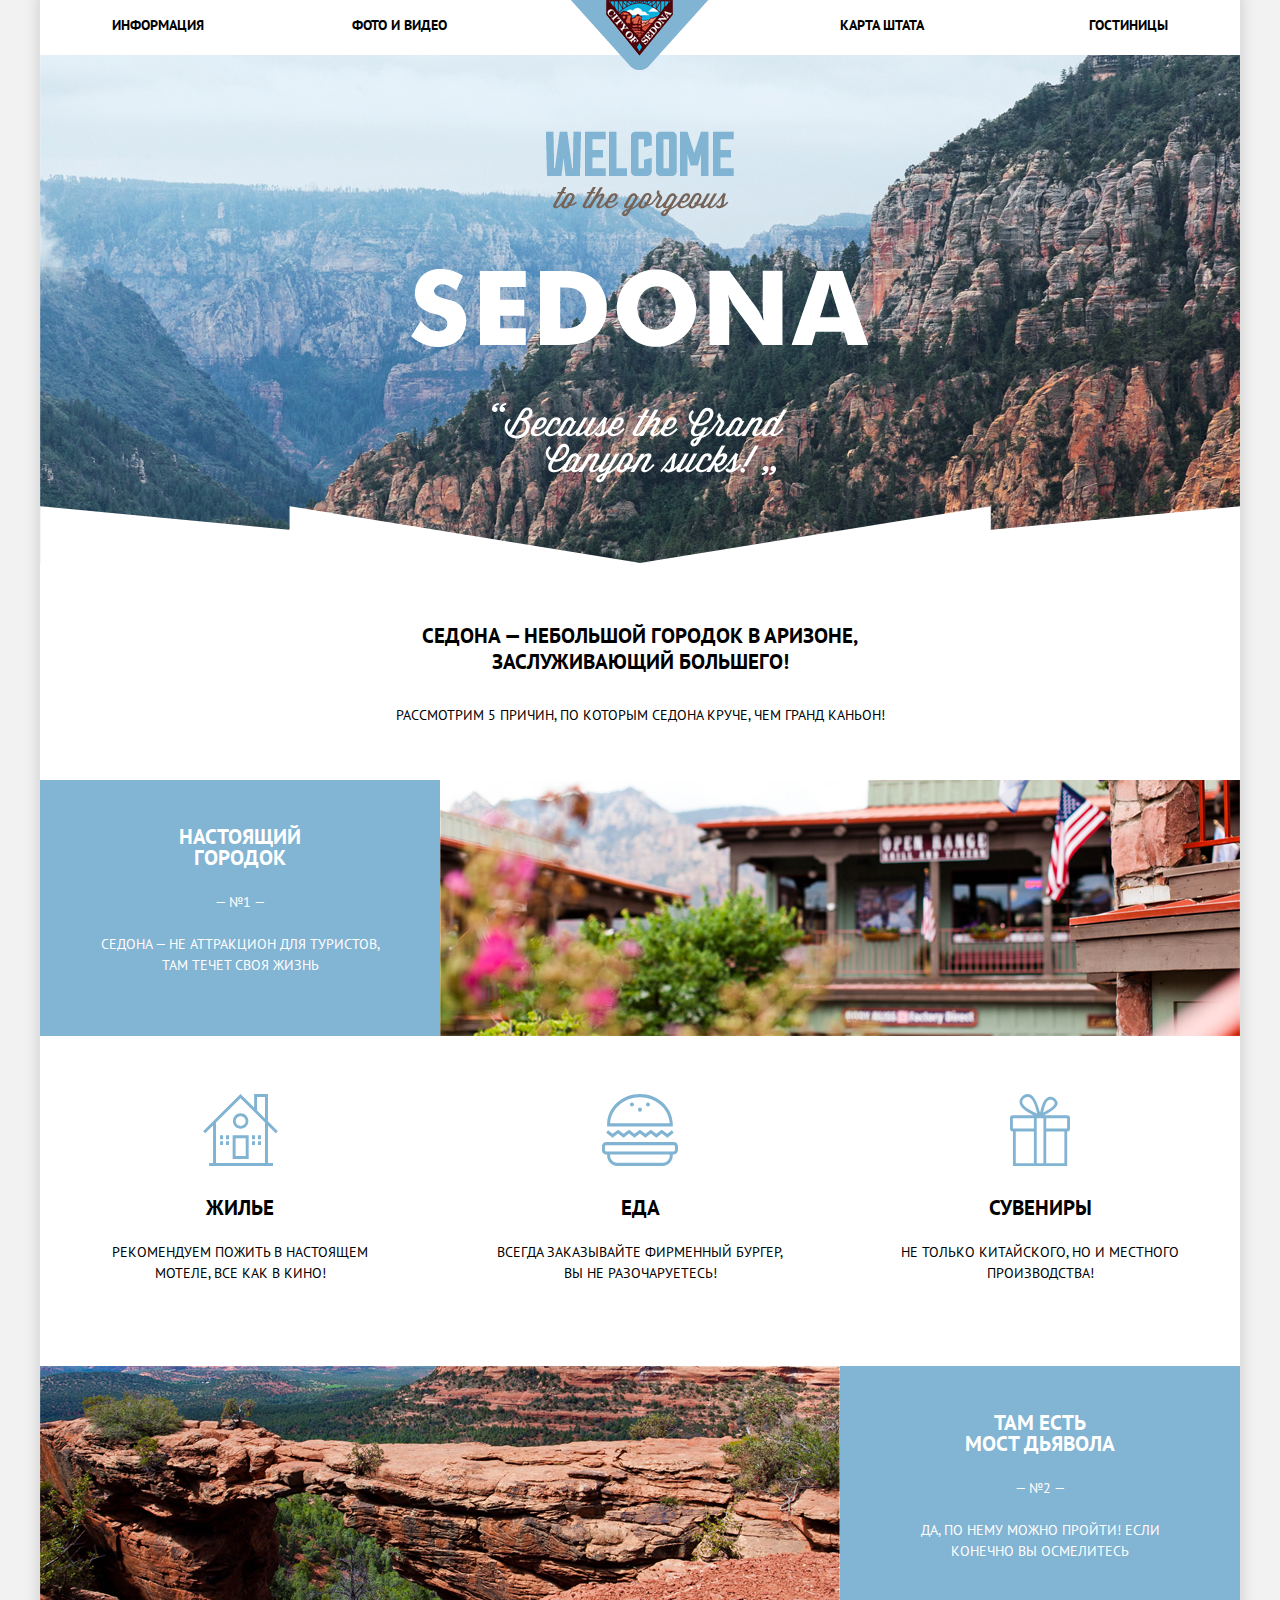
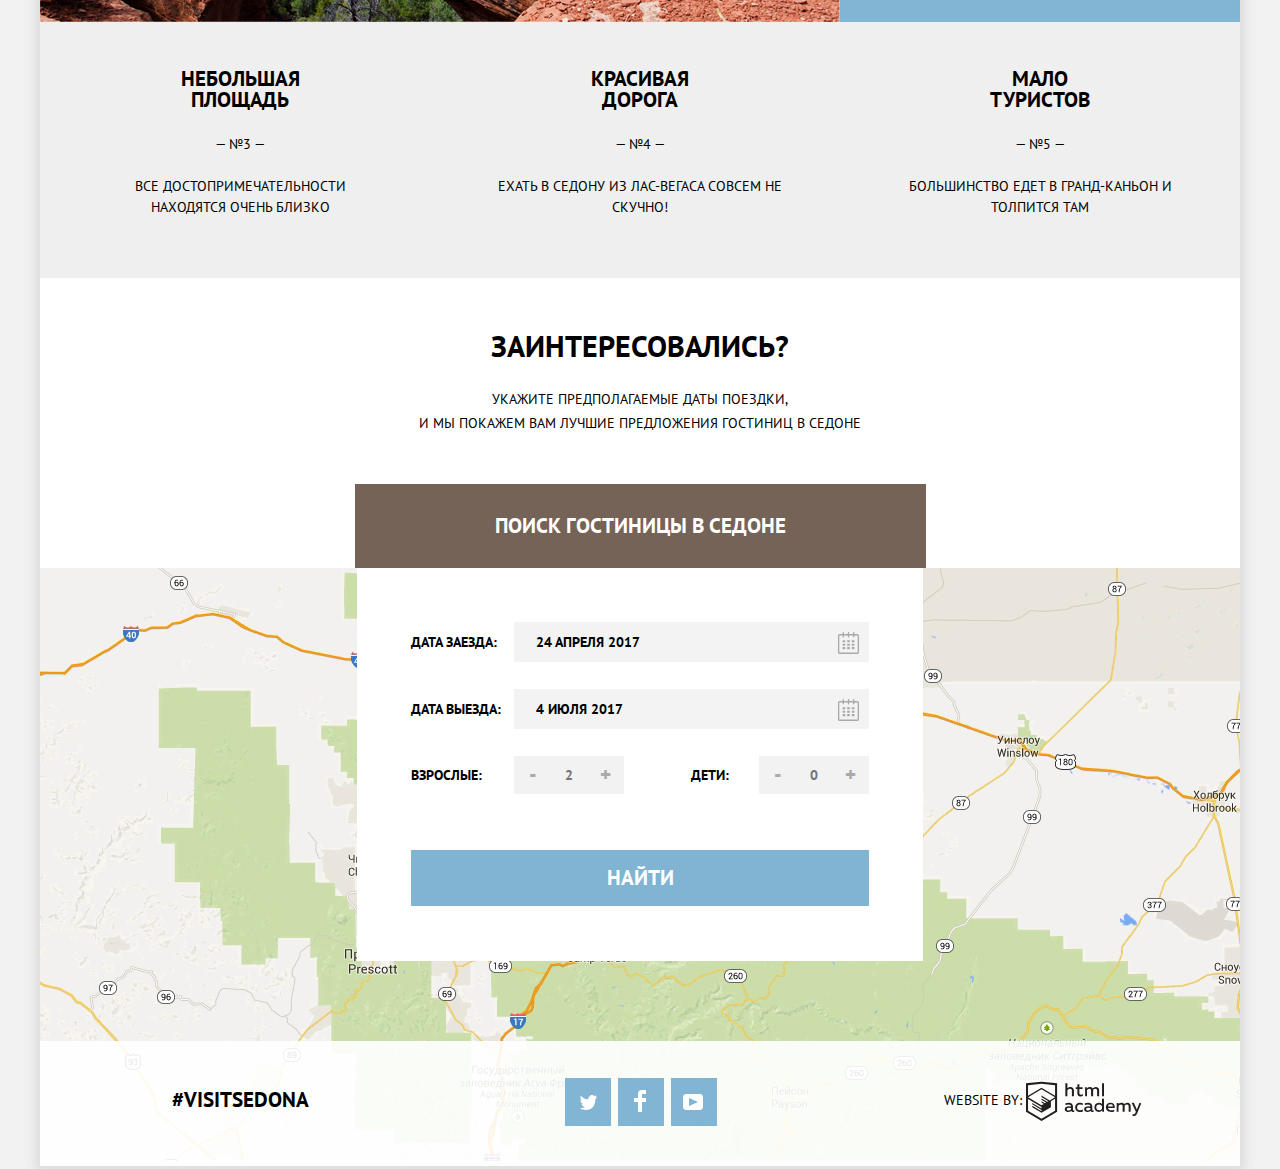
==== commit 41c0a370: "убери отступы, поправь чекбоксы" ====
--- a/index.html
+++ b/index.html
@@ -26,7 +26,7 @@
               <a class="main-menu__link" href="catalog.html">Гостиницы</a>
             </li>
           </ul>
-          <a class="main-menu__logo" href="#">
+          <a class="main-menu__logo" href="index.html">
             <img class="menu__logo" src="img/logo.png" alt="Sedona logo" width="138" height="70">
           </a>
         </nav>
@@ -37,7 +37,7 @@
           <div class="promo__banner">        
             <img class="promo__img" src="img/promo.png" alt="Promo-text">
           </div>
-          <h1 class="promo__title">Седона — небольшой городок в Аризоне,<br> заслуживающий большего!</h1>
+          <h1 class="promo__title">Седона — небольшой городок в Аризоне, заслуживающий большего!</h1>
           <p class="promo__description">Рассмотрим 5 причин, по которым Седона круче, чем гранд каньон!</p>
         </section>
         <section class="advantages">
@@ -45,9 +45,9 @@
           <ul class="advantages__list">
             <li class="advantages__item detailed">
               <div class="advantages__description">
-                <h2>Настоящий<br> городок</h2>
+                <h2>Настоящий городок</h2>
                 <span>&#x2014; №1 &#x2014;</span>
-                <p>Седона — не аттракцион для туристов,<br> там течет своя жизнь</p>
+                <p>Седона — не аттракцион для туристов, там течет своя жизнь</p>
               </div>
               <img src="img/advantage-1.jpg" alt="Town picture" width="800" height="256">
             </li>
@@ -57,21 +57,21 @@
                   <div class="advantages__description">
                     <img src="img/icon-1.svg" alt="room" height="72px">
                     <h2>Жилье</h2>
-                    <p>Рекомендуем пожить в настоящем<br> мотеле, все как в кино!</p>
+                    <p>Рекомендуем пожить в настоящем мотеле, все как в кино!</p>
                   </div>
                 </li>
                 <li class="non-list__item">
                   <div class="advantages__description">
                     <img src="img/icon-3.svg" alt="food" height="72px">
                     <h2>Еда</h2>
-                    <p>Всегда заказывайте фирменный бургер,<br> вы не разочаруетесь!</p>
+                    <p>Всегда заказывайте фирменный бургер, вы не разочаруетесь!</p>
                   </div>
                 </li>
                 <li class="non-list__item">
                   <div class="advantages__description">
                     <img src="img/icon-2.svg" alt="souvenires" height="72px">
                     <h2>Сувениры</h2>
-                    <p>Не только китайского, но и местного<br> производства!</p>
+                    <p>Не только китайского, но и местного производства!</p>
                   </div>
                 </li>
               </ul>
@@ -81,28 +81,28 @@
               <div class="advantages__description">
                 <h2>Там есть<br> мост дьявола</h2>
                 <span>&#x2014; №2 &#x2014;</span>
-                <p>Да, по нему можно пройти! Если конечно<br>вы осмелитесь</p>
+                <p>Да, по нему можно пройти! Если конечно вы осмелитесь</p>
               </div>
             </li>
             <li class="advantages__item">
               <div class="advantages__description">
                 <h2>Небольшая<br>площадь</h2>
                 <span>&#x2014; №3 &#x2014;</span>
-                <p>Все достопримечательности<br>находятся очень близко</p>
+                <p>Все достопримечательности находятся очень близко</p>
               </div>
             </li>
             <li class="advantages__item">
               <div class="advantages__description">
                 <h2>Красивая<br>дорога</h2>
                 <span>&#x2014; №4 &#x2014;</span>
-                <p>Ехать в седону из Лас-Вегаса совсем<br>не скучно!</p>
+                <p>Ехать в седону из Лас-Вегаса совсем не скучно!</p>
               </div>
             </li>
             <li class="advantages__item">
               <div class="advantages__description">
                 <h2>Мало<br>туристов</h2>
                 <span>&#x2014; №5 &#x2014;</span>
-                <p>Большинство едет в гранд-каньон и<br> толпится там</p>
+                <p>Большинство едет в гранд-каньон и толпится там</p>
               </div>
             </li>
           </ul>
@@ -116,14 +116,16 @@
                 <label class="search-hotels__label" for="arrival__input"> Дата заезда:</label>
                 <input id="arrival__input" type="text" name="arrival__date" class="form-input" placeholder="24 АПРЕЛЯ 2017">
                 <a href="#" class="calendar__button">
-                  <svg width="21" height="22" id="svg" xmlns="http://www.w3.org/2000/svg" width="21" height="22" viewBox="0 0 21 22"><path d="M19.251 2.025h-2.845V.648c0-.381-.294-.689-.656-.689-.363 0-.656.308-.656.689v1.377h-3.938V.648c0-.381-.294-.689-.655-.689-.363 0-.657.308-.657.689v1.377H5.906V.648c0-.381-.294-.689-.656-.689-.363 0-.657.308-.657.689v1.377H1.75C.784 2.025 0 2.847 0 3.862v16.302C0 21.179.784 22 1.75 22h17.501c.966 0 1.749-.821 1.749-1.836V3.862c0-1.015-.783-1.837-1.749-1.837zm.437 18.139a.448.448 0 0 1-.437.459H1.75a.45.45 0 0 1-.438-.459V3.862a.45.45 0 0 1 .438-.459h2.844v1.378c0 .381.294.689.657.689.362 0 .656-.308.656-.689V3.403h3.938v1.378c0 .381.294.689.657.689.361 0 .655-.308.655-.689V3.403h3.938v1.378c0 .381.293.689.656.689.362 0 .656-.308.656-.689V3.403h2.845c.241 0 .437.206.437.459v16.302z"/><path d="M4.594 8.225h2.625v2.066H4.594zM4.594 11.668h2.625v2.067H4.594zM4.594 15.112h2.625v2.066H4.594zM9.188 15.112h2.625v2.066H9.188zM9.188 11.668h2.625v2.067H9.188zM9.188 8.225h2.625v2.066H9.188zM13.781 15.112h2.625v2.066h-2.625zM13.781 11.668h2.625v2.067h-2.625zM13.781 8.225h2.625v2.066h-2.625z"/></svg>
+                  <svg xmlns="http://www.w3.org/2000/svg" width="21" height="22" viewBox="0 0 21 22"><path d="M19.251 2.025h-2.845V.648c0-.381-.294-.689-.656-.689-.363 0-.656.308-.656.689v1.377h-3.938V.648c0-.381-.294-.689-.655-.689-.363 0-.657.308-.657.689v1.377H5.906V.648c0-.381-.294-.689-.656-.689-.363 0-.657.308-.657.689v1.377H1.75C.784 2.025 0 2.847 0 3.862v16.302C0 21.179.784 22 1.75 22h17.501c.966 0 1.749-.821 1.749-1.836V3.862c0-1.015-.783-1.837-1.749-1.837zm.437 18.139a.448.448 0 0 1-.437.459H1.75a.45.45 0 0 1-.438-.459V3.862a.45.45 0 0 1 .438-.459h2.844v1.378c0 .381.294.689.657.689.362 0 .656-.308.656-.689V3.403h3.938v1.378c0 .381.294.689.657.689.361 0 .655-.308.655-.689V3.403h3.938v1.378c0 .381.293.689.656.689.362 0 .656-.308.656-.689V3.403h2.845c.241 0 .437.206.437.459v16.302z"/><path d="M4.594 8.225h2.625v2.066H4.594zM4.594 11.668h2.625v2.067H4.594zM4.594 15.112h2.625v2.066H4.594zM9.188 15.112h2.625v2.066H9.188zM9.188 11.668h2.625v2.067H9.188zM9.188 8.225h2.625v2.066H9.188zM13.781 15.112h2.625v2.066h-2.625zM13.781 11.668h2.625v2.067h-2.625zM13.781 8.225h2.625v2.066h-2.625z"/>
+                  </svg>
                 </a>
               </div>
               <div class="departure">
                 <label class="search-hotels__label amount" for="departure__date"> Дата выезда:</label>
-                <input id="departure__input" type="text" name="departure__date" class="form-input" placeholder="4 ИЮЛЯ 2017">
+                <input id="departure__date" type="text" name="departure__date" class="form-input" placeholder="4 ИЮЛЯ 2017">
                 <a href="#" class="calendar__button">
-                  <svg width="21" height="22" id="svg" xmlns="http://www.w3.org/2000/svg" width="21" height="22" viewBox="0 0 21 22"><path d="M19.251 2.025h-2.845V.648c0-.381-.294-.689-.656-.689-.363 0-.656.308-.656.689v1.377h-3.938V.648c0-.381-.294-.689-.655-.689-.363 0-.657.308-.657.689v1.377H5.906V.648c0-.381-.294-.689-.656-.689-.363 0-.657.308-.657.689v1.377H1.75C.784 2.025 0 2.847 0 3.862v16.302C0 21.179.784 22 1.75 22h17.501c.966 0 1.749-.821 1.749-1.836V3.862c0-1.015-.783-1.837-1.749-1.837zm.437 18.139a.448.448 0 0 1-.437.459H1.75a.45.45 0 0 1-.438-.459V3.862a.45.45 0 0 1 .438-.459h2.844v1.378c0 .381.294.689.657.689.362 0 .656-.308.656-.689V3.403h3.938v1.378c0 .381.294.689.657.689.361 0 .655-.308.655-.689V3.403h3.938v1.378c0 .381.293.689.656.689.362 0 .656-.308.656-.689V3.403h2.845c.241 0 .437.206.437.459v16.302z"/><path d="M4.594 8.225h2.625v2.066H4.594zM4.594 11.668h2.625v2.067H4.594zM4.594 15.112h2.625v2.066H4.594zM9.188 15.112h2.625v2.066H9.188zM9.188 11.668h2.625v2.067H9.188zM9.188 8.225h2.625v2.066H9.188zM13.781 15.112h2.625v2.066h-2.625zM13.781 11.668h2.625v2.067h-2.625zM13.781 8.225h2.625v2.066h-2.625z"/></svg>
+                  <svg  xmlns="http://www.w3.org/2000/svg" width="21" height="22" viewBox="0 0 21 22"><path d="M19.251 2.02h-2.845V.648c0-.381-.294-.689-.656-.689-.363 0-.656.308-.656.689v1.377h-3.938V.648c0-.381-.294-.689-.655-.689-.363 0-.657.308-.657.689v1.377H5.906V.648c0-.381-.294-.689-.656-.689-.363 0-.657.308-.657.689v1.377H1.75C.784 2.025 0 2.847 0 3.862v16.302C0 21.179.784 22 1.75 22h17.501c.966 0 1.749-.821 1.749-1.836V3.862c0-1.015-.783-1.837-1.749-1.837zm.437 18.139a.448.448 0 0 1-.437.459H1.75a.45.45 0 0 1-.438-.459V3.862a.45.45 0 0 1 .438-.459h2.844v1.378c0 .381.294.689.657.689.362 0 .656-.308.656-.689V3.403h3.938v1.378c0 .381.294.689.657.689.361 0 .655-.308.655-.689V3.403h3.938v1.378c0 .381.293.689.656.689.362 0 .656-.308.656-.689V3.403h2.845c.241 0 .437.206.437.459v16.302z"/><path d="M4.594 8.225h2.625v2.066H4.594zM4.594 11.668h2.625v2.067H4.594zM4.594 15.112h2.625v2.066H4.594zM9.188 15.112h2.625v2.066H9.188zM9.188 11.668h2.625v2.067H9.188zM9.188 8.225h2.625v2.066H9.188zM13.781 15.112h2.625v2.066h-2.625zM13.781 11.668h2.625v2.067h-2.625zM13.781 8.225h2.625v2.066h-2.625z"/>
+                  </svg>
                 </a>
               </div>
               <div class="amount">
@@ -142,7 +144,7 @@
               </div>
               <button class="button search-hotels__button" type="submit">Найти</button>
           </form>
-          <div class="map" width="473px">
+          <div class="map">
             <h2 class="visually-hidden">Карта</h2>
             <img src="img/map.jpg" width="1200" height="593" alt="map">
           </div>
@@ -155,27 +157,27 @@
           <li class="social__item twitter">
             <span class="visually-hidden">twitter</span>
             <a href="#">
-                <svg width="17" height="15" id="svg" xmlns="http://www.w3.org/2000/svg" xmlns:xlink="http://www.w3.org/1999/xlink" width="17" height="15" viewBox="0 0 17 15"><path fill="#FFF" d="M10.95.144c1.685-.496 2.984.27 3.577 1.179.673-.231 1.331-.481 2.011-.708a2.345 2.345 0 0 1-.857 1.768c.685.17 1.304-.491 1.304-.491-.169 1-1.006 1.788-1.563 2.024-.231 6.75-3.175 11.217-10.077 11.082h-.446c-.41 0-4.164-.46-4.898-1.887 2.271.196 3.893-.422 4.693-1.177-.96-.3-2.679-.477-2.979-2.95.349.106.564.228 1.19.119C1.705 8.247.374 7.53.448 5.33c.285.328 1.067.536 1.34.472C1.085 5.561-.182 2.442.894.85c1.818 1.854 3.735 3.606 7.152 3.773C8.254 2.33 9.183.793 10.95.144z"/>
+                <svg xmlns="http://www.w3.org/2000/svg" xmlns:xlink="http://www.w3.org/1999/xlink" width="17" height="15" viewBox="0 0 17 15"><path fill="#FFF" d="M10.95.144c1.685-.496 2.984.27 3.577 1.179.673-.231 1.331-.481 2.011-.708a2.345 2.345 0 0 1-.857 1.768c.685.17 1.304-.491 1.304-.491-.169 1-1.006 1.788-1.563 2.024-.231 6.75-3.175 11.217-10.077 11.082h-.446c-.41 0-4.164-.46-4.898-1.887 2.271.196 3.893-.422 4.693-1.177-.96-.3-2.679-.477-2.979-2.95.349.106.564.228 1.19.119C1.705 8.247.374 7.53.448 5.33c.285.328 1.067.536 1.34.472C1.085 5.561-.182 2.442.894.85c1.818 1.854 3.735 3.606 7.152 3.773C8.254 2.33 9.183.793 10.95.144z"/>
                 </svg>
             </a>
           </li>
           <li class="social__item facebook">
             <span class="visually-hidden">facebook</span>
             <a href="#">
-                <svg width="12" height="22" id="svg" xmlns="http://www.w3.org/2000/svg" width="12" height="22" viewBox="0 0 12 22"><path fill="#FFF" d="M12 4V0H8a4 4 0 0 0-4 4v4H0v4h4v10h4V12h4V8H8V4h4z"/></svg>
+                <svg xmlns="http://www.w3.org/2000/svg" width="12" height="22" viewBox="0 0 12 22"><path fill="#FFF" d="M12 4V0H8a4 4 0 0 0-4 4v4H0v4h4v10h4V12h4V8H8V4h4z"/></svg>
             </a>
           </li>
           <li class="social__item youtube">
             <span class="visually-hidden">youtube</span>
             <a href="#">
-                <svg width="20" height="16" id="svg" xmlns="http://www.w3.org/2000/svg" xmlns:xlink="http://www.w3.org/1999/xlink" width="20" height="16" viewBox="0 0 20 16"><path fill="#FFF" d="M17 0H3C1.35 0 0 1.35 0 3v10c0 1.65 1.35 3 3 3h14c1.65 0 3-1.35 3-3V3c0-1.65-1.35-3-3-3zM6.027 11.998V4.002L15.014 8l-8.987 3.998z"/></svg>
+                <svg xmlns="http://www.w3.org/2000/svg" xmlns:xlink="http://www.w3.org/1999/xlink" width="20" height="16" viewBox="0 0 20 16"><path fill="#FFF" d="M17 0H3C1.35 0 0 1.35 0 3v10c0 1.65 1.35 3 3 3h14c1.65 0 3-1.35 3-3V3c0-1.65-1.35-3-3-3zM6.027 11.998V4.002L15.014 8l-8.987 3.998z"/></svg>
             </a>
           </li>
         </ul>
         <div class="footer__copyright">
           <a class="copyright" href="https://htmlacademy.ru/intensive/htmlcss">
           <span> Website by: </span>
-            <svg width="115" height="41" id="svg" data-name="Layer 1" xmlns="http://www.w3.org/2000/svg" viewBox="0 0 113 39">
+            <svg width="115" height="41" data-name="Layer 1" xmlns="http://www.w3.org/2000/svg" viewBox="0 0 113 39">
             <path id="svg" d="M46.84 28.22a2.07 2.07 0 0 0 .58-.11v1.4a3.41 3.41 0 0 1-1.24.22 1.75 1.75 0 0 1-1.75-1 5.08 5.08 0 0 1-3.3 1.13c-1.59 0-3.06-.87-3.06-2.68 0-2.24 2.08-2.93 3.9-2.93a11.63 11.63 0 0 1 2.28.26v-.31c0-1.09-.8-1.86-2.3-1.86a7.79 7.79 0 0 0-3.15.67v-1.79a10.72 10.72 0 0 1 3.35-.58c2.48 0 4 1.18 4 3.83v3.14a.57.57 0 0 0 .69.61zm-6.76-1.19a1.42 1.42 0 0 0 1.64 1.29 3.56 3.56 0 0 0 2.53-1v-1.51a10.21 10.21 0 0 0-1.9-.22c-1.1.01-2.27.35-2.27 1.45zM53.06 20.62a5.29 5.29 0 0 1 2.7.67v1.79a4.28 4.28 0 0 0-2.42-.73 2.89 2.89 0 1 0 0 5.76 5.26 5.26 0 0 0 2.55-.67v1.8a6.58 6.58 0 0 1-2.9.6 4.42 4.42 0 0 1-4.72-4.54 4.54 4.54 0 0 1 4.79-4.68zM65.84 28.22a2.07 2.07 0 0 0 .58-.11v1.4a3.41 3.41 0 0 1-1.24.22 1.75 1.75 0 0 1-1.75-1 5.08 5.08 0 0 1-3.3 1.13c-1.59 0-3.06-.87-3.06-2.68 0-2.24 2.08-2.93 3.9-2.93a11.63 11.63 0 0 1 2.28.26v-.31c0-1.09-.8-1.86-2.3-1.86a7.79 7.79 0 0 0-3.15.67v-1.79a10.72 10.72 0 0 1 3.35-.58c2.48 0 4 1.18 4 3.83v3.14a.57.57 0 0 0 .69.61zm-6.76-1.19a1.42 1.42 0 0 0 1.64 1.29 3.56 3.56 0 0 0 2.53-1v-1.51a10.21 10.21 0 0 0-1.9-.22c-1.11.01-2.27.35-2.27 1.45zM76.67 16.85v12.76h-1.76v-1.39a4.07 4.07 0 0 1-3.35 1.62 4.62 4.62 0 0 1 0-9.22 4 4 0 0 1 3.15 1.37v-5.14h2zm-4.76 5.48a2.9 2.9 0 0 0 0 5.8 3 3 0 0 0 2.79-1.84v-2.13a3.06 3.06 0 0 0-2.79-1.83zM82.99 20.62c3.48 0 4.68 2.81 4.12 5.34h-6.58c.22 1.57 1.75 2.22 3.35 2.22a6.41 6.41 0 0 0 2.77-.62v1.68a7.5 7.5 0 0 1-3.14.6c-2.68 0-5-1.53-5-4.61a4.39 4.39 0 0 1 4.48-4.61zm.09 1.62a2.39 2.39 0 0 0-2.57 2.26h4.85a2.06 2.06 0 0 0-2.28-2.26zM89.1 29.61v-8.75h1.73v1.09a4 4 0 0 1 2.92-1.33 3 3 0 0 1 2.73 1.4 4.33 4.33 0 0 1 3.06-1.4 3.21 3.21 0 0 1 3.32 3.52v5.47h-2V24.2a1.67 1.67 0 0 0-1.73-1.84 2.94 2.94 0 0 0-2.17 1.18V29.61h-2V24.2a1.67 1.67 0 0 0-1.73-1.84 3.11 3.11 0 0 0-2.32 1.35v5.91h-2zM111.47 20.86h2l-4.1 9.93c-.95 2.28-2.19 3-3.52 3a5 5 0 0 1-1.15-.15v-1.66a3 3 0 0 0 .89.13c.95 0 1.66-.67 2.17-2l.18-.44-4.16-8.82h2.13l3 6.6zM40.66 1.53v5a4 4 0 0 1 2.83-1.2A3.41 3.41 0 0 1 47.1 8.9v5.41h-2V9.15a1.9 1.9 0 0 0-2-2.1 3.08 3.08 0 0 0-2.44 1.46v5.8h-2V1.53h2zM52.43 2.42v3.12h3.17v1.71h-3.17v4c0 1.15.53 1.53 1.66 1.53a4.71 4.71 0 0 0 1.77-.35v1.68a7.14 7.14 0 0 1-2.35.38 2.68 2.68 0 0 1-3-2.88V7.23h-1.6V5.52h1.57V2.88zM58.1 14.29V5.54h1.73v1.09a4 4 0 0 1 2.92-1.33 3 3 0 0 1 2.73 1.4 4.33 4.33 0 0 1 3.06-1.4 3.21 3.21 0 0 1 3.32 3.52v5.47h-2V8.88a1.67 1.67 0 0 0-1.73-1.84 2.94 2.94 0 0 0-2.17 1.18V14.29h-2V8.88a1.67 1.67 0 0 0-1.73-1.84 3.11 3.11 0 0 0-2.32 1.35v5.91h-2zM74.72 1.52h1.95v12.76h-1.95zM15.44.02h-.16L0 1.62v28l15.28 9.09 15.28-9.09v-28zm13.12 28.45l-13.28 7.9L2 28.47V16.99l13.22 7.87v1.43l-9.07-5.4v1.38l9.11 5.47v1.46l-9.1-5.42v1.38l9.11 5.47 9.19-5.5V19.22l4.1-2.45v11.67zm0-13.16l-3.65 2.14-1.68 1-8-4.76v1.38l6.84 4.07h-.06l-.15.09-1 .57-5.64-3.36v1.38l4.45 2.65-1.05.7-3.36-2v1.38l2.21 1.3-2.25 1.35-13.16-7.82 13.17-7.92zm0-1.39L15.21 6.05l-13.2 7.86V3.41l13.28-1.39 13.28 1.39v10.51z" fill="#231f20"/>
           </svg>
         </a>
--- a/css/style.css
+++ b/css/style.css
@@ -125,6 +125,7 @@
     font-size: 21px;
     font-weight: bold;
     margin-top: 60px;
+    padding: 0 300px;
 }
 
 .promo__description {
@@ -163,11 +164,22 @@
     padding-bottom: 24px;
 }
 
-
 .advantages__item p {
     padding-top: 21px;
     margin: 0;
     padding-bottom: 60px;
+    padding-left: 58px;
+    padding-right: 58px;
+}
+
+.advantages__list li:nth-child(3) p {
+    padding-left: 48px;
+    padding-right: 48px;
+}
+
+.advantages__list li:first-child h2 {
+    padding-left: 93px;
+    padding-right: 93px;
 }
 
 .advantages__item.detailed {
@@ -178,7 +190,7 @@
 
 .advantages__item.detailed img {
     width: 800px;
-    background-color: ##8B4513;
+    background-color: #8B4513;
 }
 
 .non-list__advantages {
@@ -199,7 +211,7 @@
 }
 
 .non-list__item p {
-    padding-top: 0px;
+    padding: 0px 50px;
 }
 
 
@@ -271,14 +283,14 @@
 }
 
 .form-input {
-    border: none;
     border: 2px solid #f3f3f3;
     background-color: #f3f3f3;
-    width: 330px;
-    height: 35px;
+    width: 355px;
+    box-sizing: border-box;
     margin-left: auto;
     font-weight: bold;
-    padding-left: 10px;
+    padding: 10px;
+    padding-left: 20px;
 }
 
 .form-input:hover {
@@ -294,7 +306,6 @@
 
 .form-input::placeholder {
     color: #000000;
-    padding-left: 10px;
 } 
 
 .calendar__button {
@@ -320,7 +331,7 @@
 }
 
 .adults__amount label {
-    margin-right: 41px;
+    margin-right: 32px;
 }
 
 .children__amount,
@@ -364,7 +375,7 @@
 
 .button.plus:active,
 .button.minus:active {
-    color: #82b5d3
+    color: #82b5d3;
 }
 
 .children__amount .button.minus {
@@ -463,7 +474,6 @@
 .youtube:active path {
     fill: #82b5d3;
 }
-
 
 /* CТИЛИ БЛОКА КОПИРАЙТ */
 
@@ -617,10 +627,12 @@
 }
 
 .hotel-filters__checkbox {
+    position: relative;
     text-align: left;
     margin-bottom: 23px;
     display: flex;
     align-items: center;
+    padding-left: 30px;
 }
 
 .hotel-filters legend {
@@ -628,10 +640,27 @@
     font-weight: bold;
     text-align: left;
     margin-bottom: 25px
+
 }
 
 .hotel-filters input[type="checkbox"] {
     opacity: 0;
+}
+
+.hz label::before {
+  position: absolute;
+  display: block;
+  top: 0;
+  left: 0;
+  background-image: url(../img/checkbox-off.svg);
+  background-repeat: no-repeat;
+  width: 27px;
+  height: 24px;
+  content: "";
+}
+
+.filter__checkbox::checked + label::before {
+  background-image: url(../img/checkbox-on.svg);
 }
 
 .hotel-search__button {
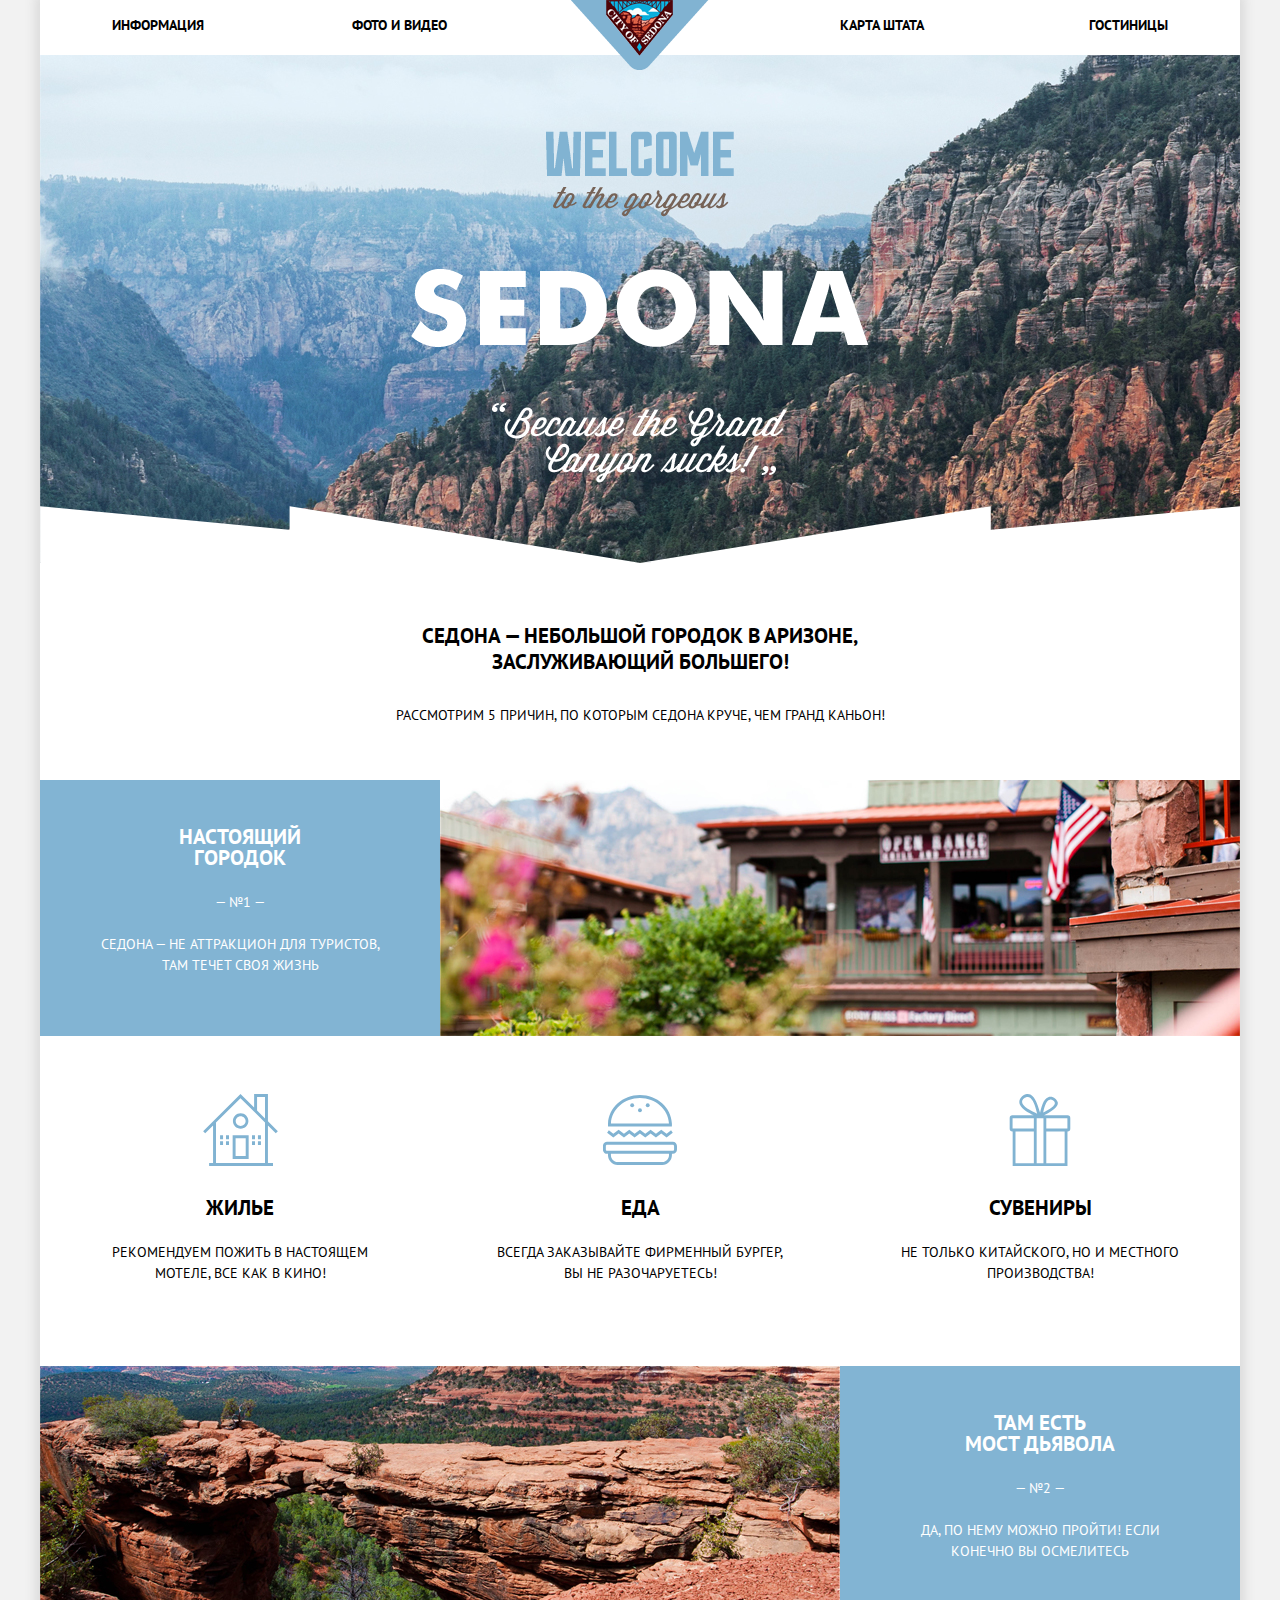
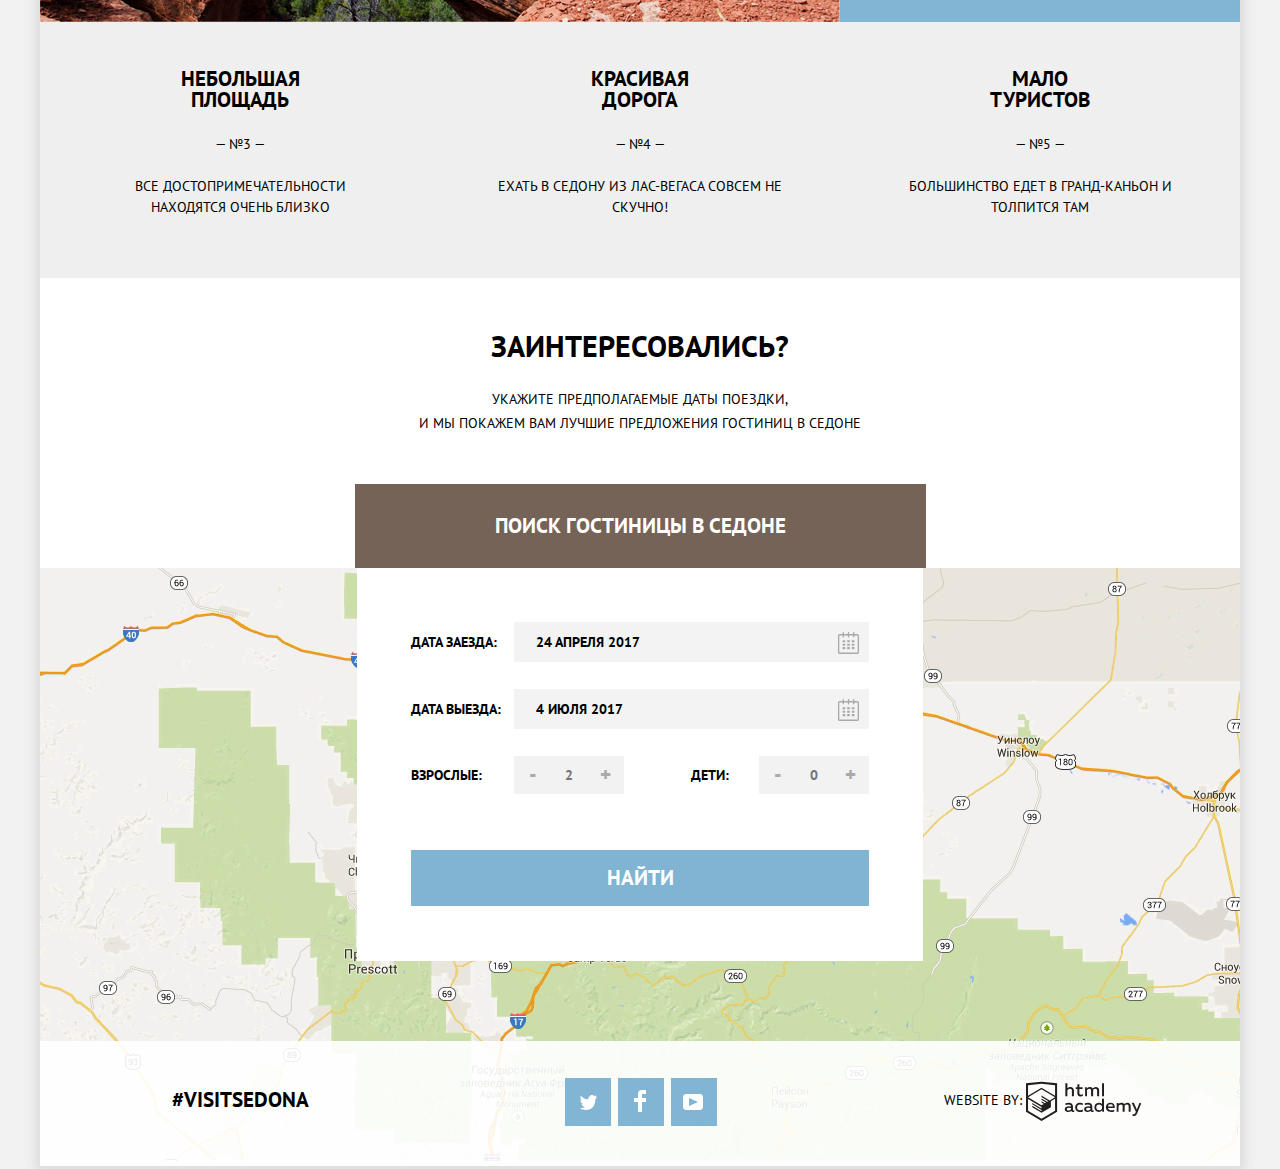
==== commit 17297793: "исправь ошибки в валидаторе" ====
--- a/index.html
+++ b/index.html
@@ -55,21 +55,21 @@
               <ul class="non-list__advantages">
                 <li class="non-list__item">
                   <div class="advantages__description">
-                    <img src="img/icon-1.svg" alt="room" height="72px">
+                    <svg xmlns="http://www.w3.org/2000/svg" width="75" height="72" viewBox="0 0 75 72"><g fill="#81B3D2"><path d="M29.656 65.033h16V41.21h-16v23.823zm2.937-20.899h10.125V62.11H32.593V44.134z"/><path d="M72.771 39.253l2.076-2.068-9.908-9.865V0H51.127v13.567L37.5 0 .152 37.185l2.077 2.068 7.832-7.795v37.618H6.124V72h63.875v-2.924H64.94V31.458l7.831 7.795zM62.002 69.076H12.999V28.534L37.5 4.149l24.502 24.385v40.542zm0-44.682l-7.938-7.902V2.924h7.938v21.47z"/><path d="M29.906 27.08c0 4.261 3.47 7.713 7.75 7.713 4.279 0 7.75-3.452 7.75-7.713 0-4.259-3.471-7.713-7.75-7.713-4.281 0-7.75 3.454-7.75 7.713zm7.75-4.945c2.744 0 4.969 2.214 4.969 4.945 0 2.732-2.225 4.948-4.969 4.948-2.746 0-4.97-2.216-4.97-4.948 0-2.731 2.225-4.945 4.97-4.945zM17.061 41.21h3v3.919h-3zM22.999 41.21h3v3.919h-3zM17.061 47.182h3v3.919h-3zM22.999 47.182h3v3.919h-3zM48.998 41.21h3v3.919h-3zM54.936 41.21h3v3.919h-3zM48.998 47.182h3v3.919h-3zM54.936 47.182h3v3.919h-3z"/></g></svg>
                     <h2>Жилье</h2>
                     <p>Рекомендуем пожить в настоящем мотеле, все как в кино!</p>
                   </div>
                 </li>
                 <li class="non-list__item">
                   <div class="advantages__description">
-                    <img src="img/icon-3.svg" alt="food" height="72px">
+                    <svg xmlns="http://www.w3.org/2000/svg" width="74" height="72" viewBox="0 0 74 70"><g fill="#81B3D2"><path d="M69.854 46.71H4.051c-2.274 0-4.135 1.94-4.135 4.313v3.504c0 2.372 1.861 4.313 4.135 4.313h.93v1.053c0 5.536 4.341 10.065 9.648 10.065h44.646c5.306 0 9.648-4.529 9.648-10.065V58.84h.93c2.274 0 4.135-1.941 4.135-4.313v-3.504c0-2.373-1.86-4.313-4.134-4.313zm-3.848 13.184c0 3.871-3.019 7.021-6.73 7.021H14.629c-3.711 0-6.731-3.15-6.731-7.021v-1.053h58.107v1.053zm5.065-5.367c0 .688-.558 1.271-1.218 1.271H4.051c-.66 0-1.217-.582-1.217-1.271v-3.504c0-.688.558-1.271 1.217-1.271h65.802c.66 0 1.218.582 1.218 1.271v3.504zM15.634 38.406l5.323 4.059 5.326-4.059 5.328 4.059 5.328-4.059 5.328 4.059 5.329-4.059 5.327 4.059 5.33-4.06 5.336 4.059 6.194-4.712-1.72-2.459-4.474 3.403-5.336-4.057-5.33 4.056-5.327-4.057-5.329 4.057-5.328-4.057-5.328 4.057-5.328-4.057-5.325 4.057-5.323-4.057-5.327 4.057-4.467-3.401-1.721 2.457 6.188 4.714zM7.978 31.544H68.855c.041-.619.069-1.241.069-1.87 0-.394-.016-.783-.032-1.173C68.227 12.657 54.186 0 36.952 0 19.719 0 5.677 12.657 5.013 28.501c-.017.39-.032.78-.032 1.173 0 .629.028 1.251.07 1.87h2.927zM36.952 3.043c15.591 0 28.35 11.316 29.021 25.458H7.931c.673-14.142 13.43-25.458 29.021-25.458z"/><ellipse cx="36.952" cy="15.26" rx="1.945" ry="2.03"/><ellipse cx="29.172" cy="10.23" rx="1.946" ry="2.03"/><ellipse cx="44.732" cy="10.23" rx="1.946" ry="2.03"/></g></svg>
                     <h2>Еда</h2>
                     <p>Всегда заказывайте фирменный бургер, вы не разочаруетесь!</p>
                   </div>
                 </li>
                 <li class="non-list__item">
                   <div class="advantages__description">
-                    <img src="img/icon-2.svg" alt="souvenires" height="72px">
+                    <svg xmlns="http://www.w3.org/2000/svg" width="64" height="72" viewBox="0 0 64 76"><path fill-rule="evenodd" clip-rule="evenodd" fill="#81B3D2" d="M61.097 22.501H36.312C50.125 15.602 51.229 11.25 50.72 8.816c-1.162-3.963-5.692-7.023-10.002-5.407-5.569 2.089-7.137 10.388-8.644 16.387-1.924-6.07-3.784-13.814-8.136-17.737C22.677.921 20.843-.205 18.175.031c-4.026.356-9.802 5.382-7.458 10.981 2.251 5.378 9.687 8.777 14.578 11.489H2.879A2.882 2.882 0 0 0 0 25.37v11.322a2.882 2.882 0 0 0 2.879 2.869h.274V76h57.841V39.561h.103a2.882 2.882 0 0 0 2.88-2.869V25.37a2.882 2.882 0 0 0-2.88-2.869zM42.413 5.944c2.103-.31 4.982 1.299 5.255 3.209.393 2.756-3.4 5.255-5.086 6.421-2.523 1.744-4.928 2.643-7.287 4.055.884-3.69 2.549-13.011 7.118-13.685zm-22.882 9.968c-2.225-1.485-6.544-4.431-6.44-7.771.112-3.595 5.743-6.57 8.814-3.886 3.856 3.371 5.713 11.105 7.119 16.557-3.249-1.539-6.328-2.788-9.493-4.9zm5.972 57.114H6.136V39.561h19.368v33.465zm0-36.502H3.046V25.538h22.457v10.986zm10.157 0v36.503h-7.174V25.538h7.174v10.986zm22.351 36.502H38.644V39.561h19.367v33.465zm2.92-36.502H38.644V25.538h22.287v10.986z"/></svg>
                     <h2>Сувениры</h2>
                     <p>Не только китайского, но и местного производства!</p>
                   </div>
--- a/css/style.css
+++ b/css/style.css
@@ -202,7 +202,7 @@
     background-color: #ffffff;
 }
 
-.non-list__item img{
+.non-list__item svg{
     padding-top: 58px;
 }
 
@@ -647,7 +647,7 @@
     opacity: 0;
 }
 
-.hz label::before {
+.checkbox label::before {
   position: absolute;
   display: block;
   top: 0;
@@ -659,7 +659,7 @@
   content: "";
 }
 
-.filter__checkbox::checked + label::before {
+.filter__checkbox:checked + label::before {
   background-image: url(../img/checkbox-on.svg);
 }
 
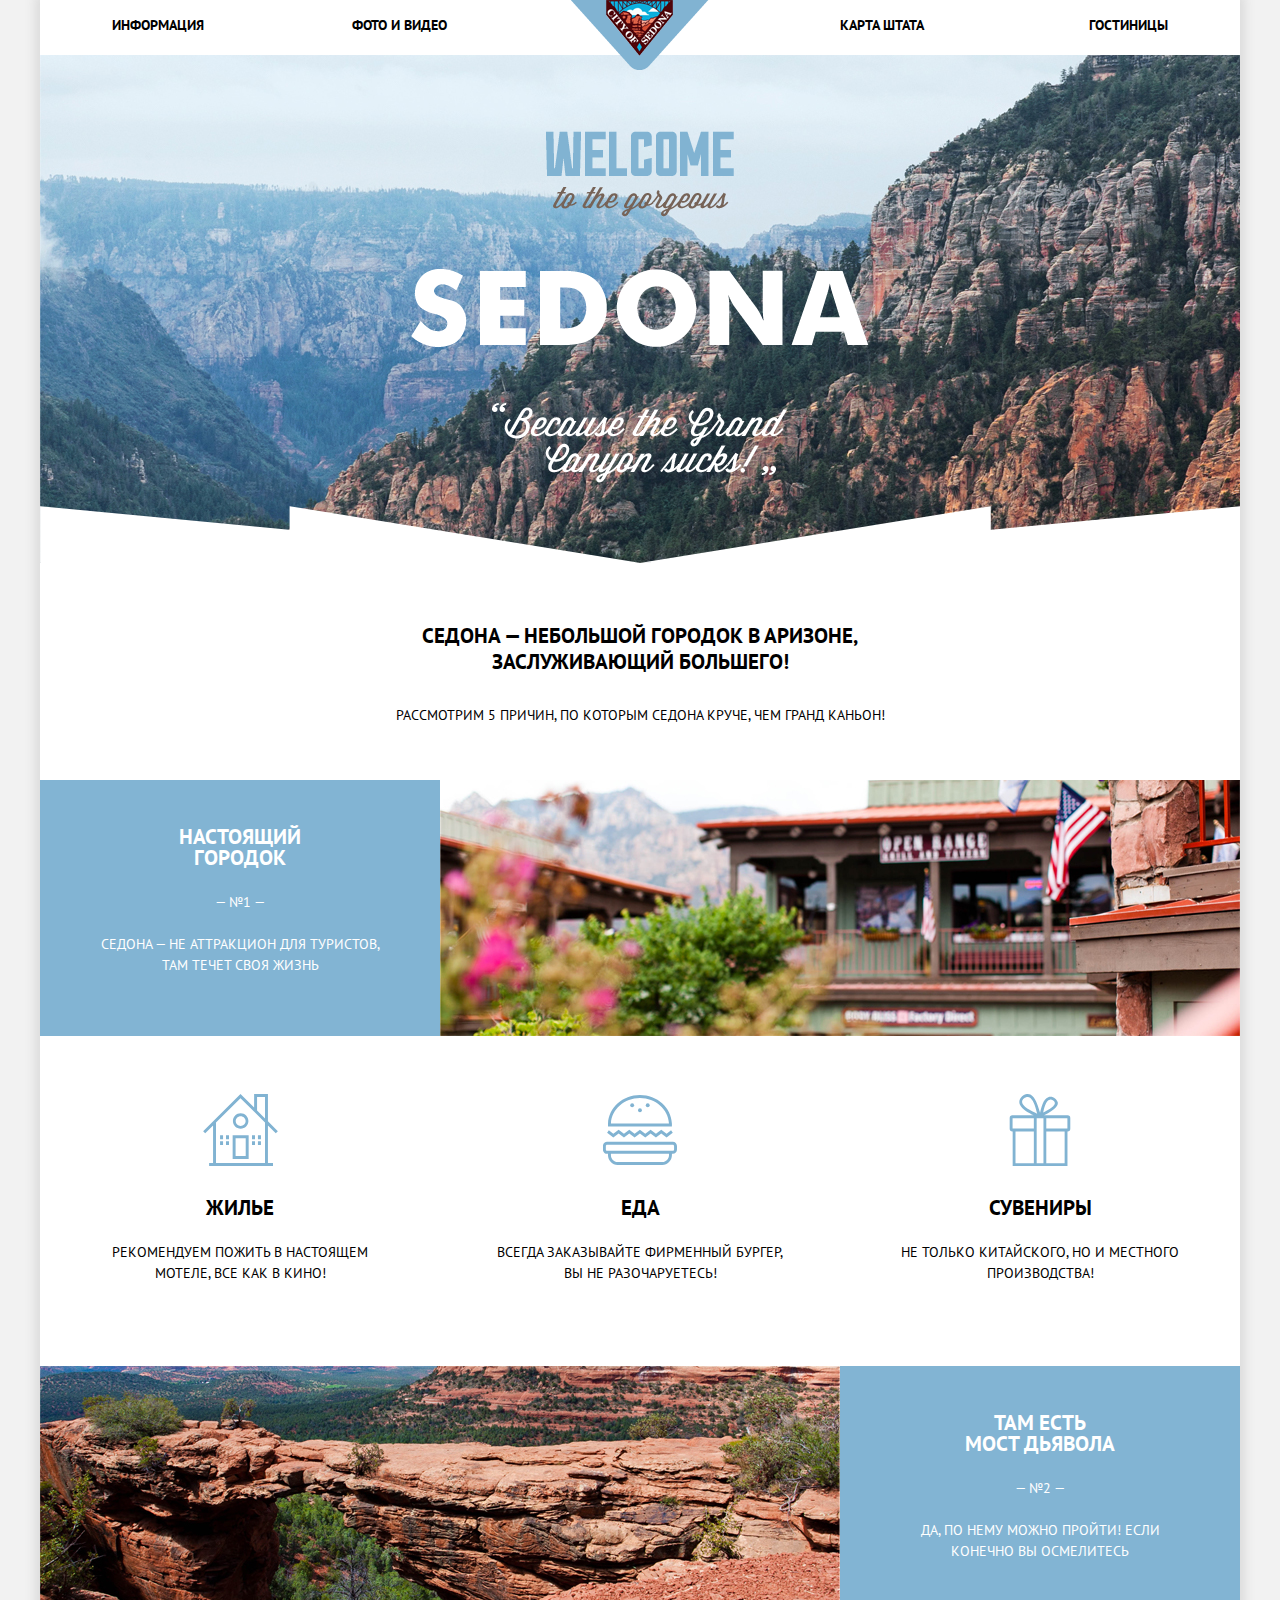
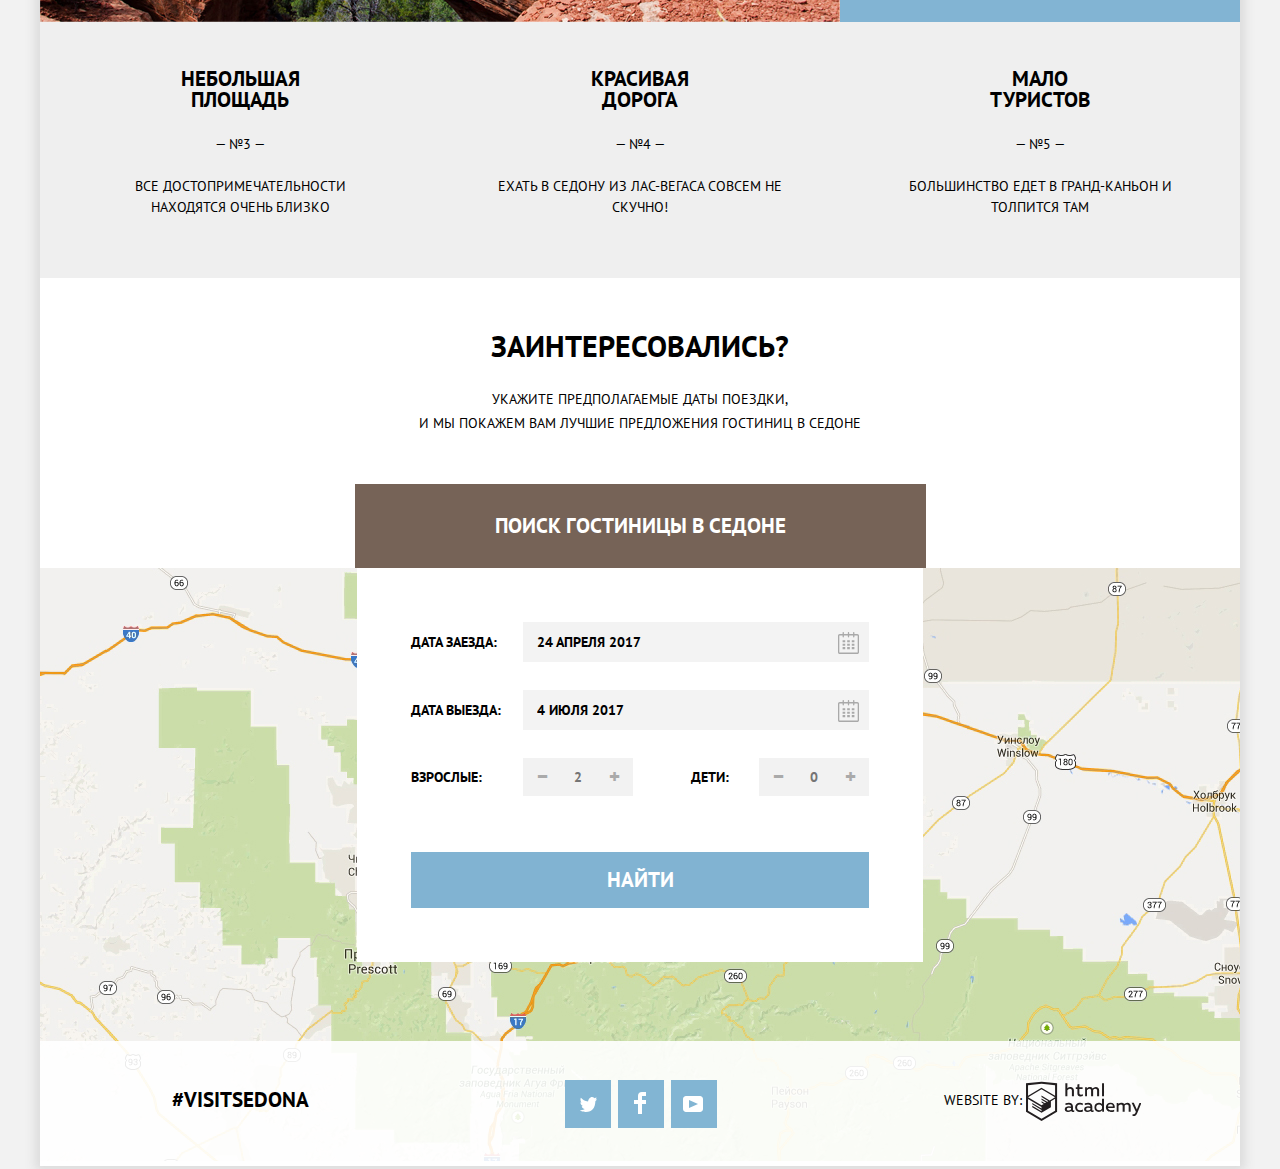
==== commit 264f51f8: "исправь поиск элементов через tab" ====
--- a/index.html
+++ b/index.html
@@ -131,15 +131,15 @@
               <div class="amount">
                 <div class="adults__amount">
                   <label class="search-hotels__label" for="adults__amount"> Взрослые:</label>
-                  <button class="button minus" aria-label="Меньше">-</button>
+                  <button class="button minus" aria-label="Меньше">&minus;</button>
                   <input id="adults__amount" type="text" name="adults__amount" placeholder="2" class="amount__input">
-                  <button class="button plus" aria-label="Больше">+</button>
+                  <button class="button plus" aria-label="Больше">&plus;</button>
                 </div>
                 <div class="children__amount">
                   <label class="search-hotels__label" for="children__amount"> Дети:</label>
-                  <button class="button minus" aria-label="less">-</button>
+                  <button class="button minus" aria-label="less">&minus;</button>
                   <input id="children__amount" type="text" name="children__amount" placeholder="0" class="amount__input">
-                  <button class="button plus" aria-label="more">+</button>
+                  <button class="button plus" aria-label="more">&plus;</button>
                 </div>
               </div>
               <button class="button search-hotels__button" type="submit">Найти</button>
@@ -153,27 +153,18 @@
 
       <footer class="footer">
         <span class="hashtag">#visitsedona</span>
-        <ul class="social__list">
-          <li class="social__item twitter">
-            <span class="visually-hidden">twitter</span>
-            <a href="#">
+        <div class="social__list">
+            <a href="#" class="social__item twitter">
                 <svg xmlns="http://www.w3.org/2000/svg" xmlns:xlink="http://www.w3.org/1999/xlink" width="17" height="15" viewBox="0 0 17 15"><path fill="#FFF" d="M10.95.144c1.685-.496 2.984.27 3.577 1.179.673-.231 1.331-.481 2.011-.708a2.345 2.345 0 0 1-.857 1.768c.685.17 1.304-.491 1.304-.491-.169 1-1.006 1.788-1.563 2.024-.231 6.75-3.175 11.217-10.077 11.082h-.446c-.41 0-4.164-.46-4.898-1.887 2.271.196 3.893-.422 4.693-1.177-.96-.3-2.679-.477-2.979-2.95.349.106.564.228 1.19.119C1.705 8.247.374 7.53.448 5.33c.285.328 1.067.536 1.34.472C1.085 5.561-.182 2.442.894.85c1.818 1.854 3.735 3.606 7.152 3.773C8.254 2.33 9.183.793 10.95.144z"/>
                 </svg>
             </a>
-          </li>
-          <li class="social__item facebook">
-            <span class="visually-hidden">facebook</span>
-            <a href="#">
+            <a href="#" class="social__item facebook">
                 <svg xmlns="http://www.w3.org/2000/svg" width="12" height="22" viewBox="0 0 12 22"><path fill="#FFF" d="M12 4V0H8a4 4 0 0 0-4 4v4H0v4h4v10h4V12h4V8H8V4h4z"/></svg>
             </a>
-          </li>
-          <li class="social__item youtube">
-            <span class="visually-hidden">youtube</span>
-            <a href="#">
+            <a href="#" class="social__item youtube">
                 <svg xmlns="http://www.w3.org/2000/svg" xmlns:xlink="http://www.w3.org/1999/xlink" width="20" height="16" viewBox="0 0 20 16"><path fill="#FFF" d="M17 0H3C1.35 0 0 1.35 0 3v10c0 1.65 1.35 3 3 3h14c1.65 0 3-1.35 3-3V3c0-1.65-1.35-3-3-3zM6.027 11.998V4.002L15.014 8l-8.987 3.998z"/></svg>
             </a>
-          </li>
-        </ul>
+        </div>
         <div class="footer__copyright">
           <a class="copyright" href="https://htmlacademy.ru/intensive/htmlcss">
           <span> Website by: </span>
--- a/css/style.css
+++ b/css/style.css
@@ -11,6 +11,16 @@
 
 a {
     text-decoration: none;
+}
+
+input[type='number']::-webkit-inner-spin-button,
+input[type='number']::-webkit-outer-spin-button {
+ -webkit-appearance: none;
+ margin: 0;
+}
+
+input[type=number] {
+   -moz-appearance:textfield;
 }
 
 /*СТИЛЬ ДЛЯ НЕВИДИМЫХ БЛОКОВ*/
@@ -270,7 +280,7 @@
 
 .arrival,
 .departure {
-    margin-bottom: 27px;
+    margin-bottom: 28px;
     position: relative;
     display:flex;
     align-items: center
@@ -285,12 +295,12 @@
 .form-input {
     border: 2px solid #f3f3f3;
     background-color: #f3f3f3;
-    width: 355px;
+    width: 346px;
     box-sizing: border-box;
     margin-left: auto;
     font-weight: bold;
     padding: 10px;
-    padding-left: 20px;
+    padding-left: 12px;
 }
 
 .form-input:hover {
@@ -331,7 +341,7 @@
 }
 
 .adults__amount label {
-    margin-right: 32px;
+    margin-right: 41px;
 }
 
 .children__amount,
@@ -427,7 +437,6 @@
     list-style: none;
     display: flex;
     margin-left: 256px;
-    margin-bottom: 17px;
     padding: 0;
 }
 
@@ -474,6 +483,8 @@
 .youtube:active path {
     fill: #82b5d3;
 }
+
+
 
 /* CТИЛИ БЛОКА КОПИРАЙТ */
 
@@ -517,7 +528,7 @@
 
 .hotel-filters__form {
     display: flex;
-    padding: 27px 70px 7px;
+    padding: 27px 70px 12px;
 }
 
 .hotel-filters__form fieldset:first-child {
@@ -584,6 +595,14 @@
     font: inherit;
     background: none;
     border: none;
+
+}
+
+ input::-webkit-outer-spin-button,
+ input::-webkit-inner-spin-button {
+    display: none; 
+    -webkit-appearance: none;
+    margin: 0; 
 }
 
 .hotel-filters__price-contorls {
@@ -657,6 +676,11 @@
   width: 27px;
   height: 24px;
   content: "";
+}
+
+.filter__checkbox:focus + label::before {
+  outline: thin dotted;
+  outline: 5px auto -webkit-focus-ring-color;
 }
 
 .filter__checkbox:checked + label::before {
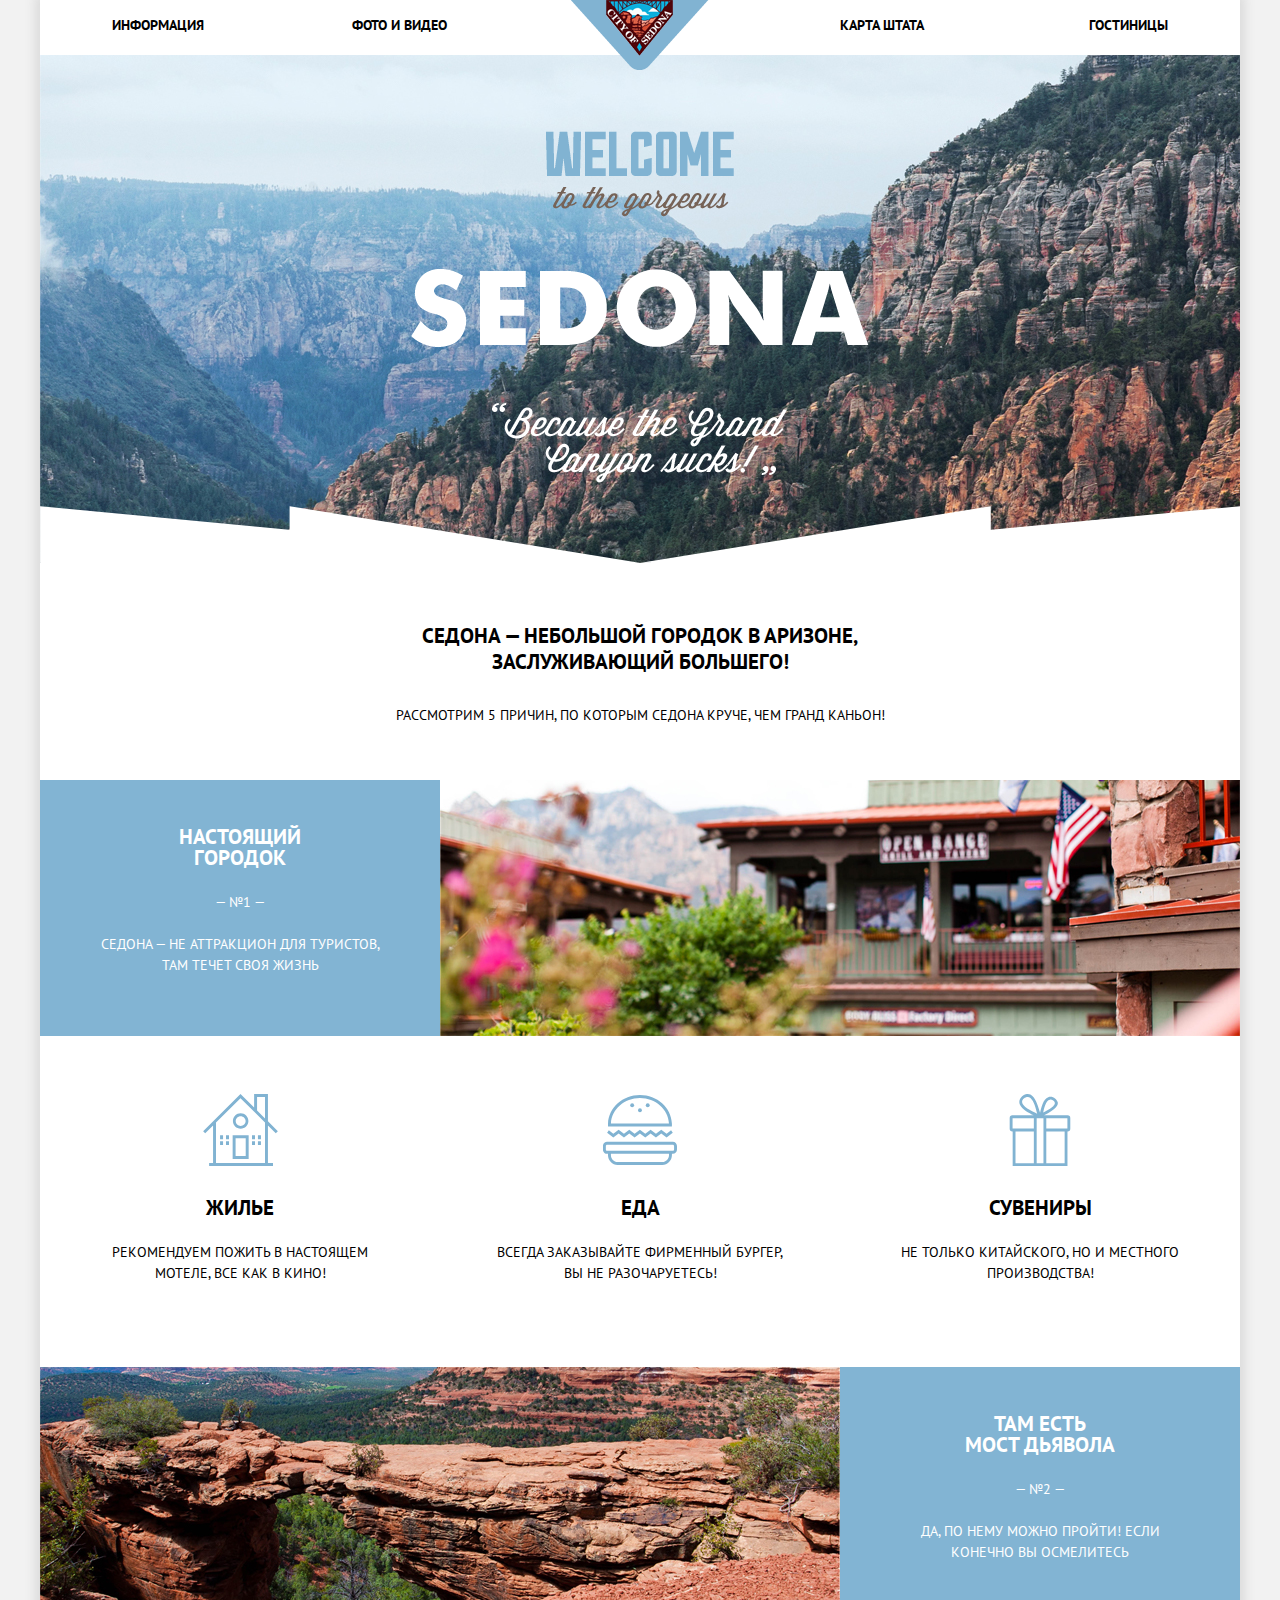
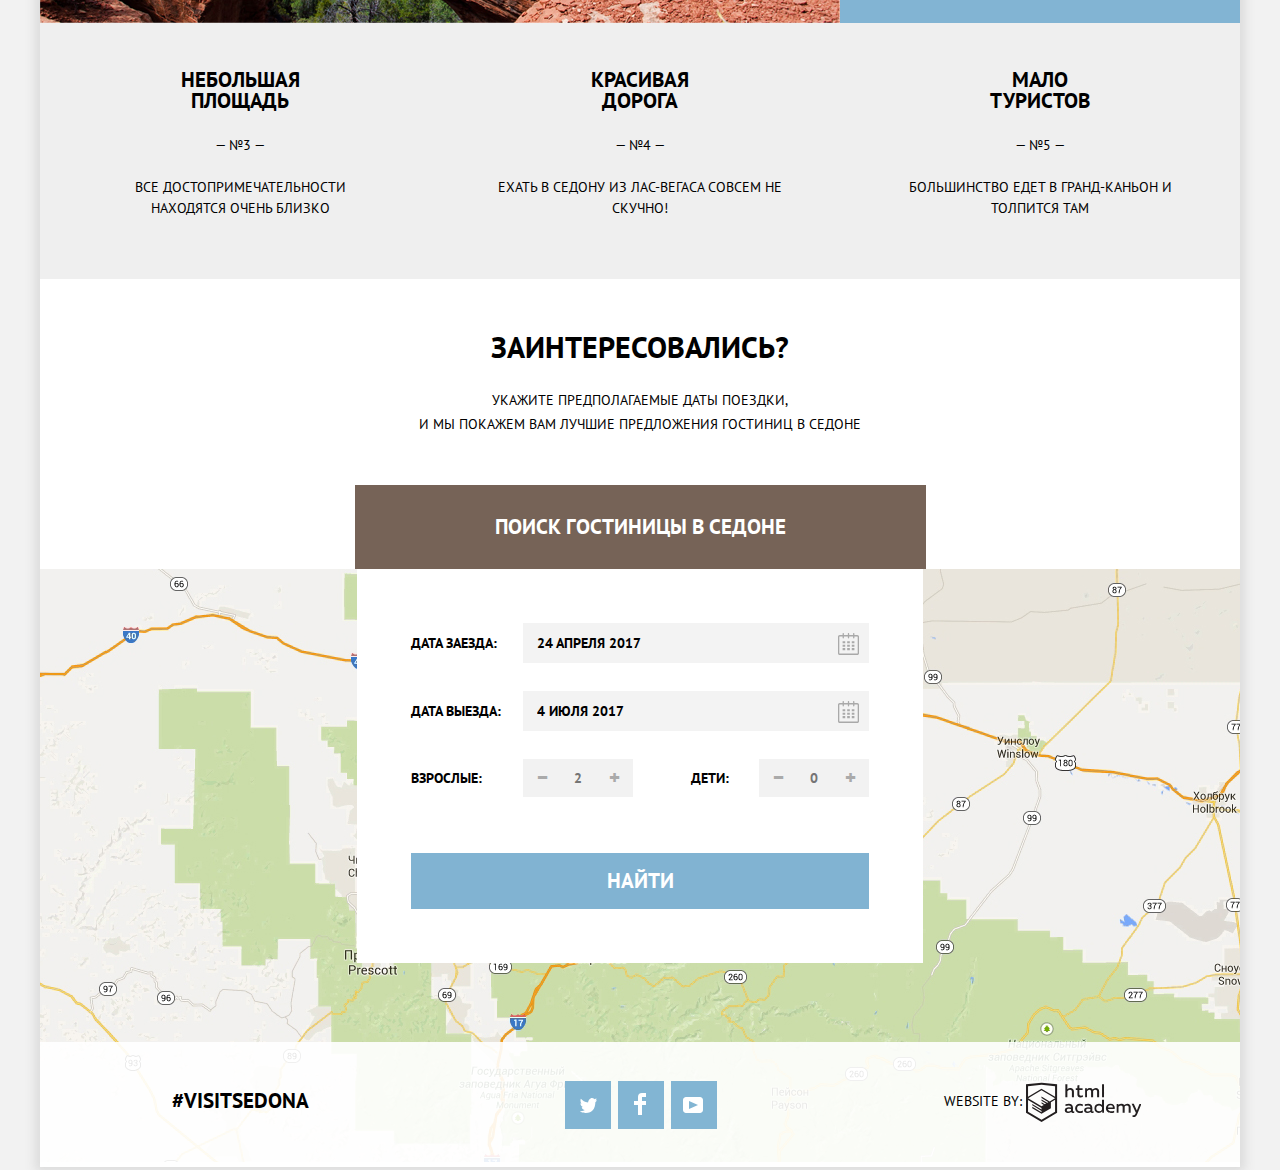
==== commit 54e52941: "Д1. У всех изображений в теге <img> прописан размер." ====
--- a/index.html
+++ b/index.html
@@ -35,7 +35,7 @@
       <main class="main">
         <section class="promo">
           <div class="promo__banner">        
-            <img class="promo__img" src="img/promo.png" alt="Promo-text">
+            <img class="promo__img" src="img/promo.png" alt="Promo-text" width="458px" height="352px">
           </div>
           <h1 class="promo__title">Седона — небольшой городок в Аризоне, заслуживающий большего!</h1>
           <p class="promo__description">Рассмотрим 5 причин, по которым Седона круче, чем гранд каньон!</p>
--- a/css/style.css
+++ b/css/style.css
@@ -34,7 +34,7 @@
 }
 
 .main-menu__link.current__page {
-    color: #8B4513;
+    color: #766357;
 }
 
 /*КОНТЕЙНЕР ДЛЯ СОДЕРЖИМОГО СТРАНИЦЫ*/
@@ -62,6 +62,7 @@
 
 .main-menu {
     display: flex;
+    position: relative;
     margin: 0 auto;
 }
 
@@ -200,6 +201,7 @@
 
 .advantages__item.detailed img {
     width: 800px;
+    height: 100%;
     background-color: #8B4513;
 }
 
@@ -208,7 +210,7 @@
 }
 
 .non-list__item div {
-    min-height:330px;
+    height: 100%;
     background-color: #ffffff;
 }
 
@@ -221,7 +223,10 @@
 }
 
 .non-list__item p {
-    padding: 0px 50px;
+    padding-left: 50px;
+    padding-top: 0px;
+    padding-right: 50px;
+    padding-bottom: 83px;
 }
 
 
@@ -667,24 +672,24 @@
 }
 
 .checkbox label::before {
-  position: absolute;
-  display: block;
-  top: 0;
-  left: 0;
-  background-image: url(../img/checkbox-off.svg);
-  background-repeat: no-repeat;
-  width: 27px;
-  height: 24px;
-  content: "";
+    position: absolute;
+    display: block;
+    top: 0;
+    left: 0;
+    background-image: url(../img/checkbox-off.svg);
+    background-repeat: no-repeat;
+    width: 27px;
+    height: 24px;
+    content: "";
 }
 
 .filter__checkbox:focus + label::before {
-  outline: thin dotted;
-  outline: 5px auto -webkit-focus-ring-color;
+    outline: thin dotted;
+    outline: 5px auto -webkit-focus-ring-color;
 }
 
 .filter__checkbox:checked + label::before {
-  background-image: url(../img/checkbox-on.svg);
+    background-image: url(../img/checkbox-on.svg);
 }
 
 .hotel-search__button {
@@ -717,10 +722,10 @@
 
 .hotel__selected {
     display: flex;
+    flex-wrap: wrap;
     align-items: baseline;
-    width: 1056px;
     margin: 17px auto;
-    padding: 0;
+    padding: 0 72px;
 }
 
 .hotel__selected p {
@@ -790,6 +795,9 @@
     fill: #92bed9
 }
 
+.sort-way__item.active path {
+    fill: #92bed9
+}
 
 /* СЕКЦИЯ С НАЙДЕННЫМИ ОТЕЛЯМИ */
 
@@ -849,6 +857,7 @@
 .hotel__item-text p {
     margin-top: 0;
     margin-bottom: 0;
+    max-width: 110px;
 }
 
 .hotels__item-price {
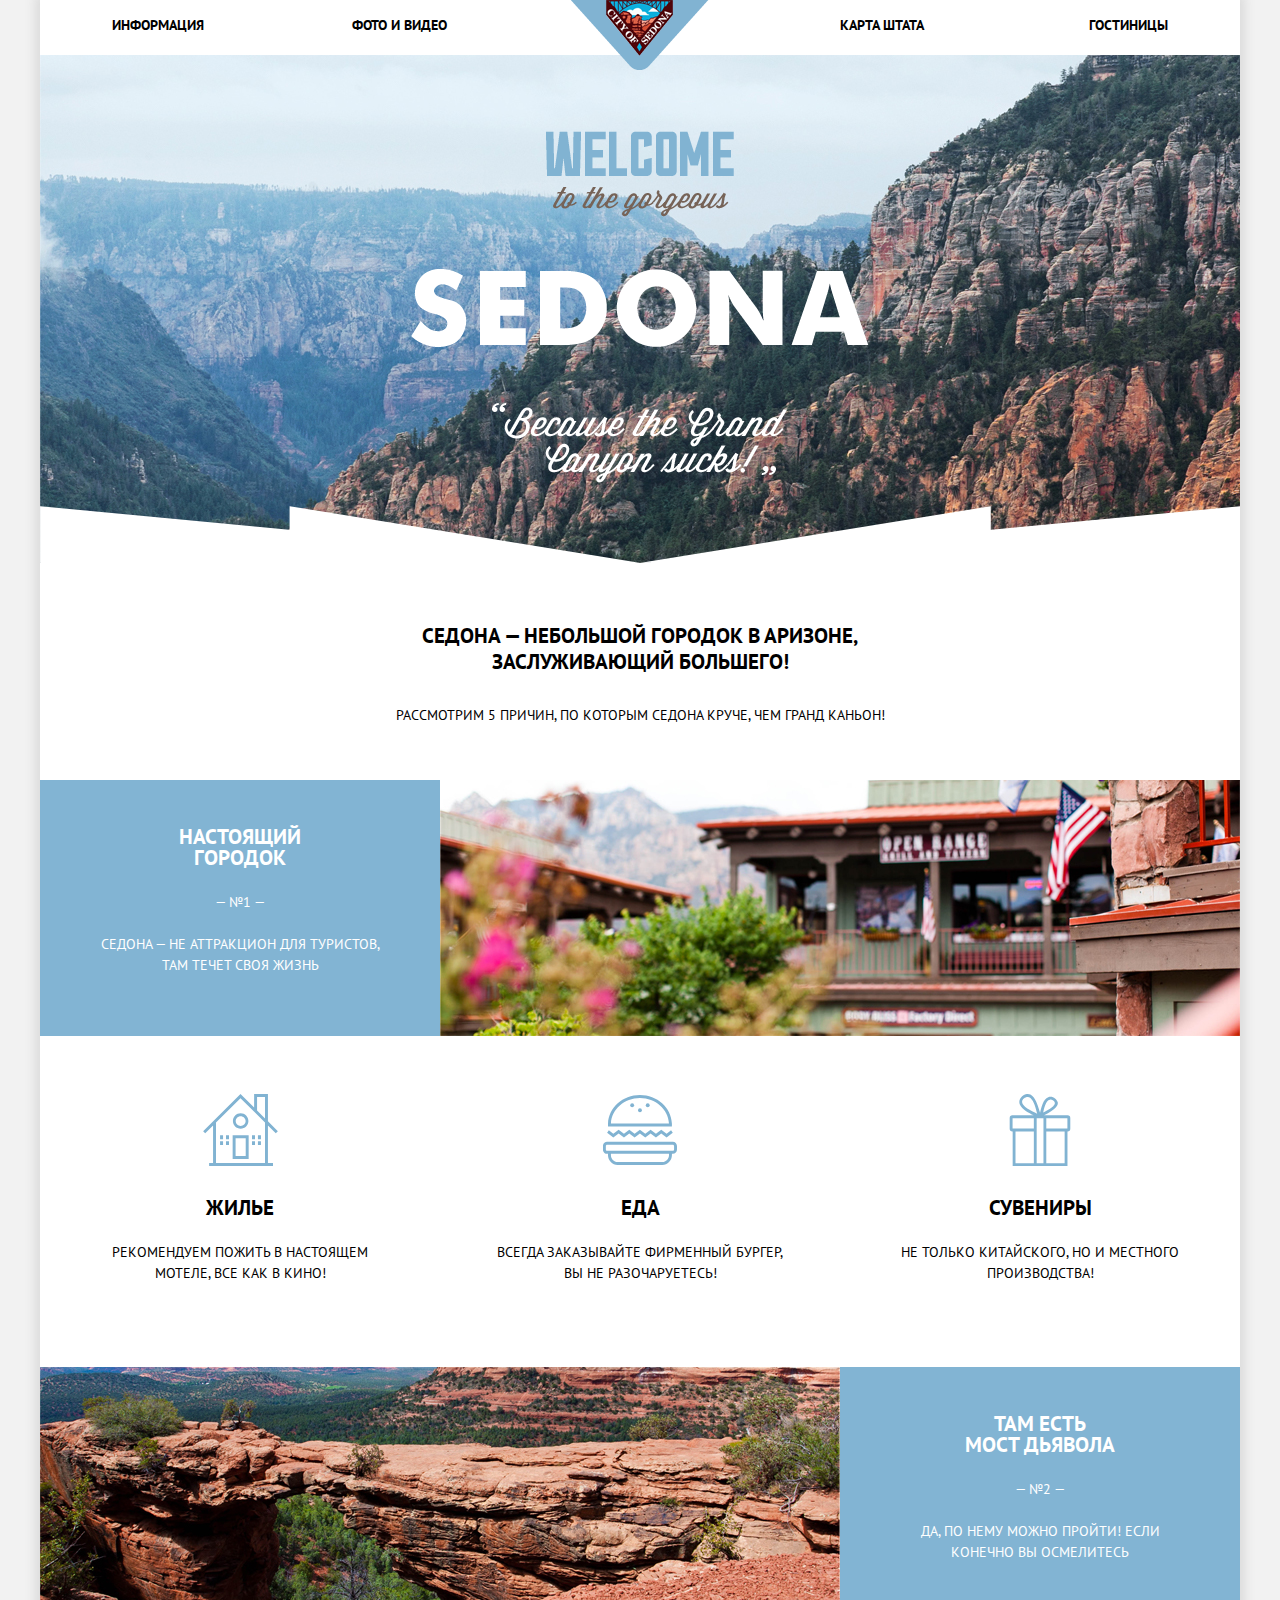
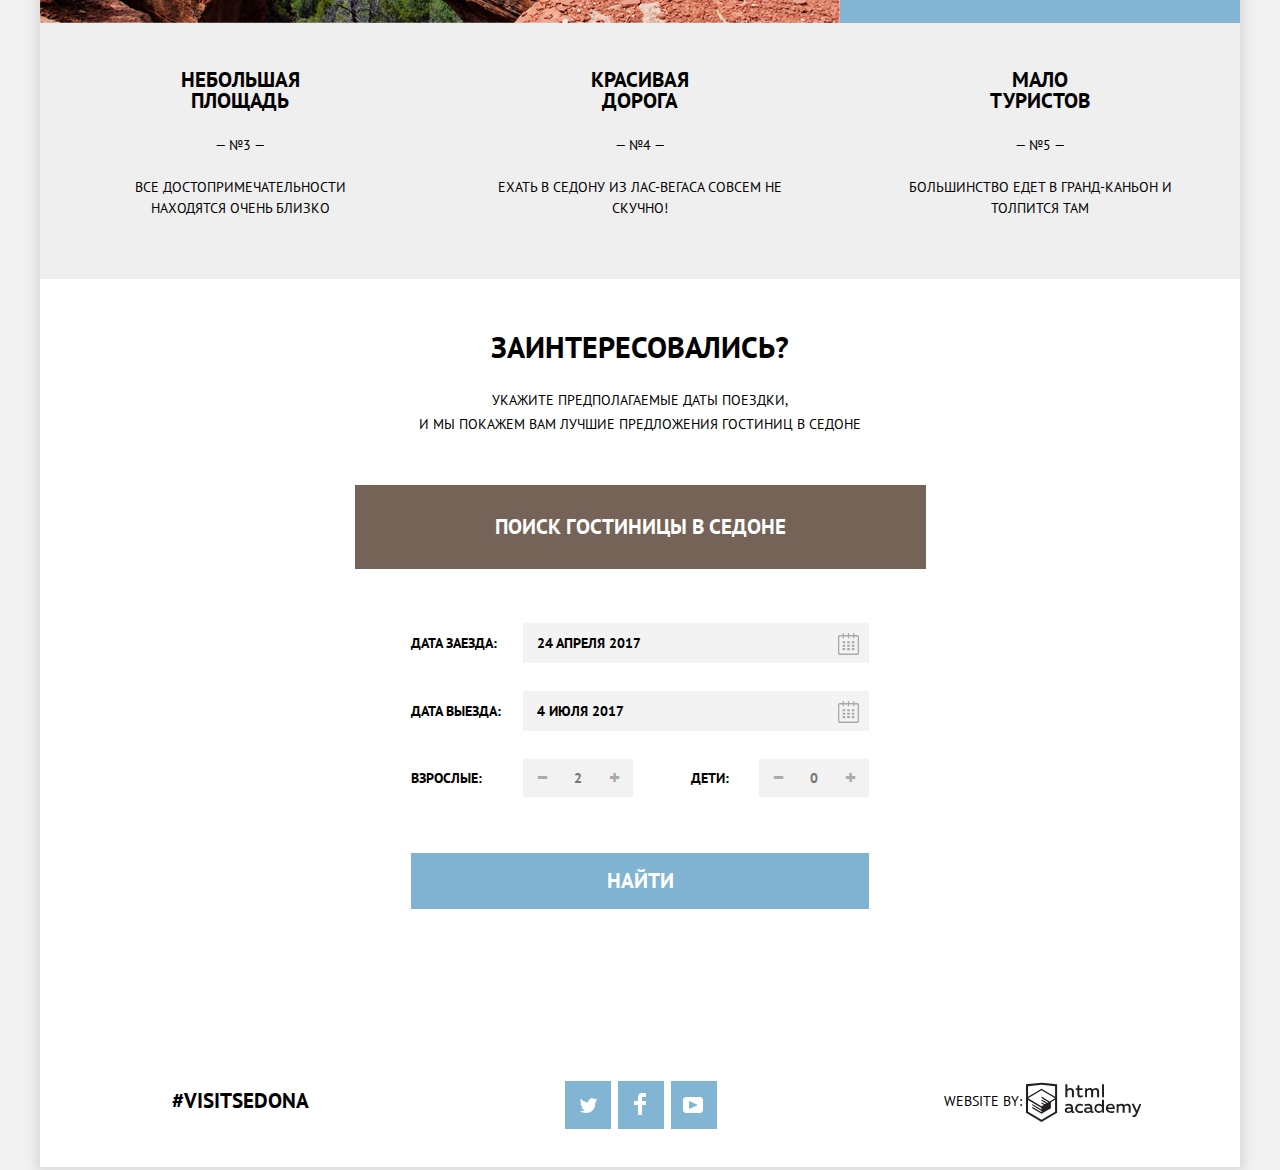
==== commit c1c00ca9: "подключи карту" ====
--- a/index.html
+++ b/index.html
@@ -145,8 +145,7 @@
               <button class="button search-hotels__button" type="submit">Найти</button>
           </form>
           <div class="map">
-            <h2 class="visually-hidden">Карта</h2>
-            <img src="img/map.jpg" width="1200" height="593" alt="map">
+    <iframe id="map" src="https://www.google.com/maps/embed?pb=!1m18!1m12!1m3!1d184373.68305187553!2d-111.76698414575415!3d34.83143836138692!2m3!1f0!2f0!3f0!3m2!1i1024!2i768!4f13.1!3m3!1m2!1s0x872da132f942b00d%3A0x5548c523fa6c8efd!2z0KHQtdC00L7QvdCwLCDQkNGA0LjQt9C-0L3QsCA4NjMzNiwg0KHQqNCQ!5e0!3m2!1sru!2sru!4v1522155055724" width="1200" height="593" style="border:0"></iframe>
           </div>
         </section>
       </main>
--- a/css/style.css
+++ b/css/style.css
@@ -15,12 +15,13 @@
 
 input[type='number']::-webkit-inner-spin-button,
 input[type='number']::-webkit-outer-spin-button {
- -webkit-appearance: none;
- margin: 0;
+    -webkit-appearance: none;
+    appearance: none;
+    margin: 0;
 }
 
 input[type=number] {
-   -moz-appearance:textfield;
+   -moz-appearance: textfield;
 }
 
 /*СТИЛЬ ДЛЯ НЕВИДИМЫХ БЛОКОВ*/
@@ -489,8 +490,6 @@
     fill: #82b5d3;
 }
 
-
-
 /* CТИЛИ БЛОКА КОПИРАЙТ */
 
 .footer__copyright {
@@ -499,34 +498,35 @@
 }
 
 .copyright {
-  padding: 0;
-  margin: 0;
-  color: #000000;
+    padding: 0;
+    margin: 0;
+    color: #000000;
 }
 
 .copyright svg {
-  display: inline-block;
-  vertical-align: middle;
+    display: inline-block;
+    vertical-align: middle;
 }
 
 .copyright:hover path {
-  fill: #81b3d2;
+    fill: #81b3d2;
 }
 
 .copyright:active path {
-  fill: #bdbbbc;
+    fill: #bdbbbc;
 }
 
 /*СТИЛИ ДЛЯ СТРАНИЦЫ CATALOG.HTML*/
 /* СТИЛИ ДЛЯ СЕКЦИИ С ФИЛЬТРАМИ ПОИСКА */
 
 .hotel-filters {
+    background-image: url("../img/filter_background.jpg"); 
+    background-color: #1e191a;
+    background-repeat: no-repeat;
+    background-position: 42%;
     line-height: 21px;
     color: #ffffff;
-    background-image: url("../img/filter_background.jpg"); 
-    background-repeat: no-repeat;
-    background-position: 42%;
-    width:100%;
+    width: 100%;
 }
 
 /*СТИЛИ ФОРМЫ*/
@@ -579,9 +579,9 @@
 
 .hotel-filters__price-range label {
     display: inline-block;
+    vertical-align: top;
     font-size: 14px;
-    line-height: 38px;
-    vertical-align: top;
+    line-height: 32px;
     cursor: pointer;
     width: 90px;
     padding-left:45px;
@@ -605,8 +605,9 @@
 
  input::-webkit-outer-spin-button,
  input::-webkit-inner-spin-button {
+    -webkit-appearance: none;
+    appearance: none;
     display: none; 
-    -webkit-appearance: none;
     margin: 0; 
 }
 
@@ -690,6 +691,14 @@
 
 .filter__checkbox:checked + label::before {
     background-image: url(../img/checkbox-on.svg);
+}
+
+.filter__checkbox:disabled + label::before {
+    background-image: url(../img/checkbox-off-disabled.svg);
+}
+
+.filter__checkbox:checked:disabled + label::before {
+    background-image: url(../img/checkbox-on-disabled.svg);
 }
 
 .hotel-search__button {
@@ -746,6 +755,7 @@
 
 .sort-type__item {
     display: inline-block;
+    vertical-align: top;
     margin-left: 31px;
 }
 
@@ -777,6 +787,7 @@
 
 .sort-way__item {
     display: inline-block;
+    vertical-align: top;
 }
 
 .hotel-sort__way li:last-child {
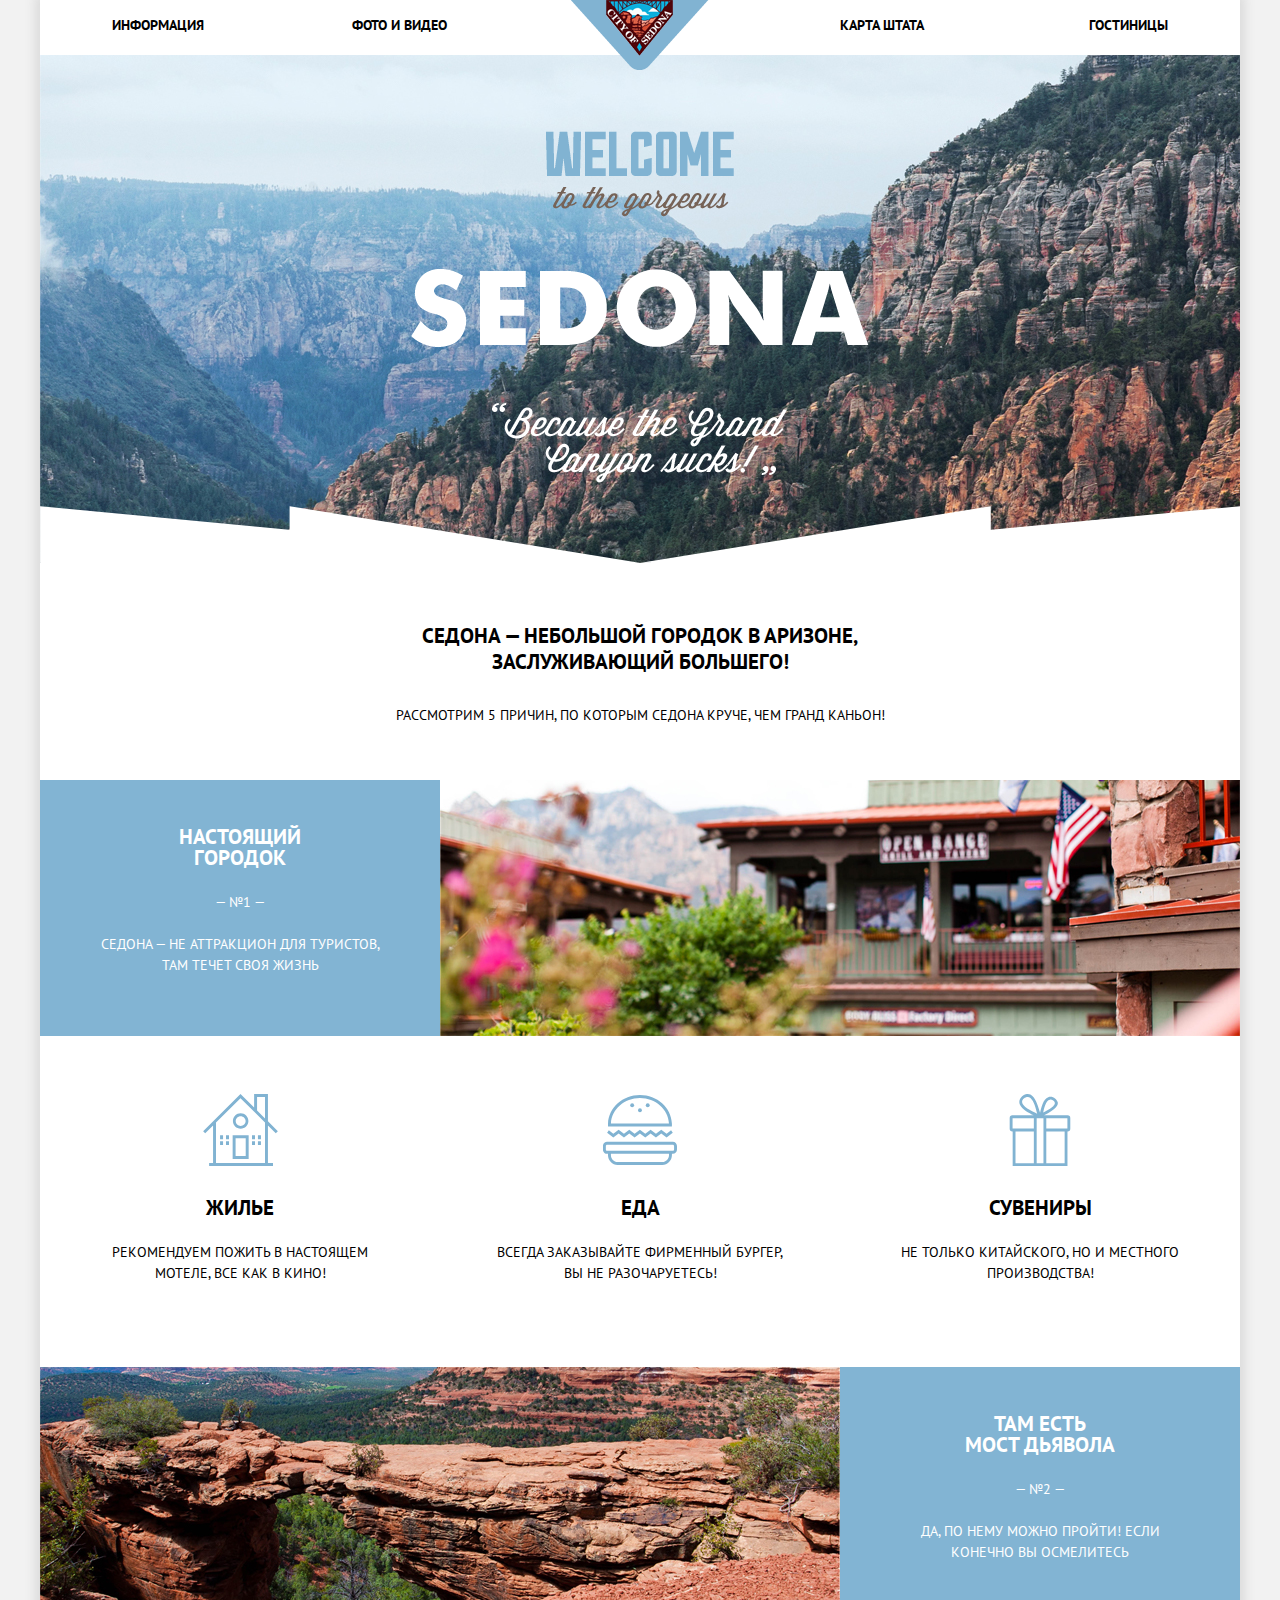
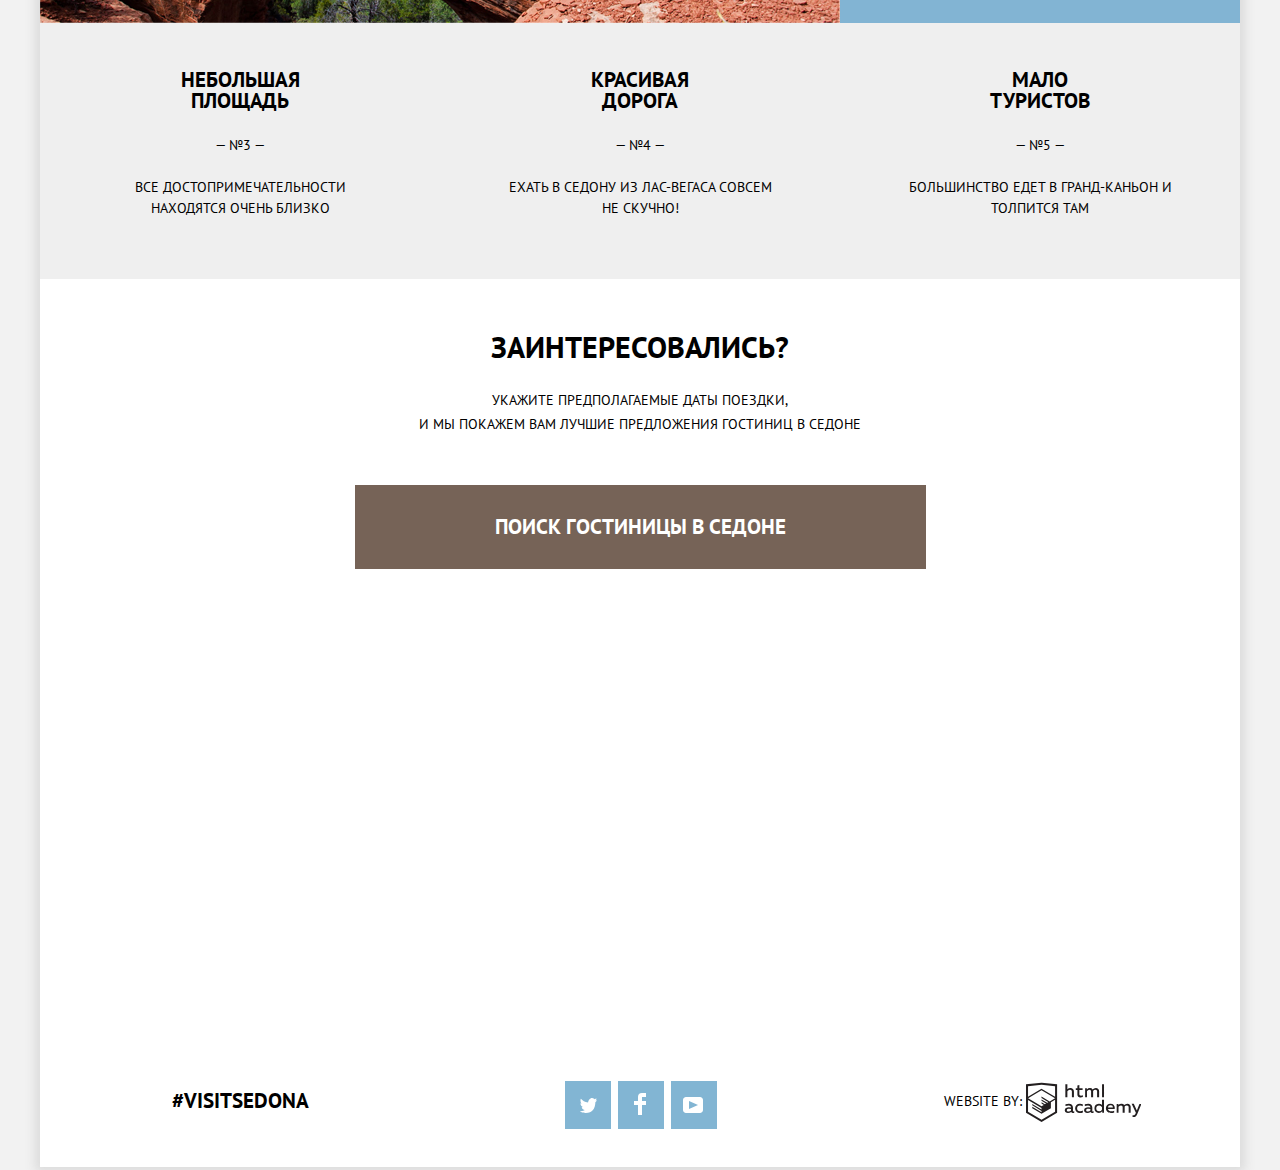
==== commit 9898c7bf: "сделай открытие окна, интерактивную карту, исправь мелкие ошибки, минимизируй код" ====
--- a/index.html
+++ b/index.html
@@ -5,7 +5,7 @@
     <title>HTML Academy: Седона</title>
     <link href="https://fonts.googleapis.com/css?family=PT+Sans:400,700&amp;subset=cyrillic" rel="stylesheet">
     <link href="css/normalize.css" rel="stylesheet"> 
-    <link href="css/style.css" rel="stylesheet"> 
+    <link href="css/style-min.css" rel="stylesheet"> 
   </head>
 
   <body>
@@ -35,7 +35,7 @@
       <main class="main">
         <section class="promo">
           <div class="promo__banner">        
-            <img class="promo__img" src="img/promo.png" alt="Promo-text" width="458px" height="352px">
+            <img class="promo__img" src="img/promo.png" alt="Promo-text" width="458" height="352">
           </div>
           <h1 class="promo__title">Седона — небольшой городок в Аризоне, заслуживающий большего!</h1>
           <p class="promo__description">Рассмотрим 5 причин, по которым Седона круче, чем гранд каньон!</p>
@@ -111,7 +111,7 @@
           <h2 class="search-hotels__title">Заинтересовались?</h2>
           <p class="search-hotels__text">Укажите предполагаемые даты поездки,<br> и мы покажем вам лучшие предложения гостиниц в седоне</p>
           <button class="button open-form">Поиск гостиницы в Седоне</button>
-          <form class="search-hotels__form" method="get" action="https://echo.htmlacademy.ru">
+          <form class="search-hotels__form visually-hidden" method="get" action="https://echo.htmlacademy.ru">
               <div class="arrival">
                 <label class="search-hotels__label" for="arrival__input"> Дата заезда:</label>
                 <input id="arrival__input" type="text" name="arrival__date" class="form-input" placeholder="24 АПРЕЛЯ 2017">
@@ -145,7 +145,7 @@
               <button class="button search-hotels__button" type="submit">Найти</button>
           </form>
           <div class="map">
-    <iframe id="map" src="https://www.google.com/maps/embed?pb=!1m18!1m12!1m3!1d184373.68305187553!2d-111.76698414575415!3d34.83143836138692!2m3!1f0!2f0!3f0!3m2!1i1024!2i768!4f13.1!3m3!1m2!1s0x872da132f942b00d%3A0x5548c523fa6c8efd!2z0KHQtdC00L7QvdCwLCDQkNGA0LjQt9C-0L3QsCA4NjMzNiwg0KHQqNCQ!5e0!3m2!1sru!2sru!4v1522155055724" width="1200" height="593" style="border:0"></iframe>
+            <iframe id="map" src="https://www.google.com/maps/embed?pb=!1m18!1m12!1m3!1d184373.68305187553!2d-111.76698414575415!3d34.83143836138692!2m3!1f0!2f0!3f0!3m2!1i1024!2i768!4f13.1!3m3!1m2!1s0x872da132f942b00d%3A0x5548c523fa6c8efd!2z0KHQtdC00L7QvdCwLCDQkNGA0LjQt9C-0L3QsCA4NjMzNiwg0KHQqNCQ!5e0!3m2!1sru!2sru!4v1522155055724" width="1200" height="593" style="border:0"></iframe>
           </div>
         </section>
       </main>
@@ -174,5 +174,6 @@
         </div>
       </footer>
     </div>
+    <script src="js/main-min.js"></script>
   </body>
 </html>
--- a/css/style-min.css
+++ b/css/style-min.css
@@ -0,0 +1 @@
+body{margin:0;padding:0;font-family:"PT Sans",Arial,sans-serif;font-size:14px;line-height:26px;text-transform:uppercase;text-align:center;background-color:#f2f2f2}a{text-decoration:none}input[type='number']::-webkit-inner-spin-button,input[type='number']::-webkit-outer-spin-button{-webkit-appearance:none;appearance:none;margin:0}input[type=number]{-moz-appearance:textfield}.visually-hidden{position:absolute;clip:rect(0 0 0 0);width:1px;height:1px;margin:-1px}.main-menu__link.current__page{color:#766357}.main-containter{width:1200px;margin:0 auto;background-color:#fff;box-shadow:0 0 10px 5px #dbdbdb}.button{font:inherit;background-color:#766357;text-align:center;color:#fff;vertical-align:middle;text-transform:uppercase;border:none}.main-menu{display:flex;position:relative;margin:0 auto}.main-menu__list{font-weight:700;list-style:none;display:flex;width:1200px;margin:0;padding:0 72px}.main-menu__item{width:240px;padding-top:12px;padding-bottom:17px}.main-menu__list li:first-child{text-align:left}.main-menu__list li:nth-child(2){text-align:left}.main-menu__list li:nth-child(3){text-align:right;padding-left:92px}.main-menu__list li:last-child{text-align:right;padding-left:4px}.main-menu a{color:#000}.main-menu a:hover{color:#a3c7de}.main-menu a:active{color:#b2b2b2}.main-menu__logo{position:absolute;left:calc(50% - 69px)}.promo__banner{width:100%;min-height:508px;background-color:#5c87af;background-image:url("../img/promo-mask.png"),url("../img/promo-background.jpg");background-position:0 bottom,0 -56px;background-repeat:no-repeat}.promo__banner img{padding-top:76px}.promo__title{font-size:21px;font-weight:700;margin-top:60px;padding:0 300px}.promo__description{margin-top:27px}.advantages{padding-top:38px}.advantages__list,.non-list__advantages{list-style:none;display:flex;flex-wrap:wrap;margin:0;padding:0}.advantages__item{line-height:21px;background-color:#efefef}.advantages__description{width:400px;min-height:256px}.advantages__item h2{font-size:21px;margin:0;padding-top:46px;padding-bottom:24px}.advantages__item p{padding-top:21px;margin:0;padding-bottom:60px;padding-left:60px;padding-right:60px}.advantages__list li:nth-child(3)p{padding-left:48px;padding-right:48px}.advantages__list li:first-child h2{padding-left:93px;padding-right:93px}.advantages__item.detailed{display:flex;background-color:#82b4d3;color:#fff}.advantages__item.detailed img{width:800px;height:100%;background-color:#8B4513}.non-list__advantages{display:flex}.non-list__item div{height:100%;background-color:#fff}.non-list__item svg{padding-top:58px}.non-list__item h2{padding-top:25px}.non-list__item p{padding-left:50px;padding-top:0;padding-right:50px;padding-bottom:83px}.map{height:473px}.search-hotels{position:relative;margin:0 auto}.search-hotels__title{font-size:30px;margin-top:55px}.search-hotels__text{line-height:24px;margin-top:28px;margin-bottom:0}.open-form{padding:29px 140px;font-size:21px;font-weight:700;margin-top:49px;margin-bottom:0}.open-form:hover{background-color:#604e43}.open-form:active{color:#76685f;background-color:#503e33}.search-hotels__form{position:absolute;left:0;right:0;border:0;margin:0 auto;padding:54px;width:458px;min-height:285px;background-color:#fff}.arrival,.departure{margin-bottom:28px;position:relative;display:flex;align-items:center}.search-hotels__label{font-size:14px;vertical-align:middle;font-weight:700}.form-input{border:2px solid #f3f3f3;background-color:#f3f3f3;width:346px;box-sizing:border-box;margin-left:auto;font-weight:700;padding:10px;padding-left:12px}.form-input:hover{background-color:#ececec;border:2px solid #ececec}.form-input:focus{border:2px solid #e6e6e6;background-color:#fff;outline:none}.form-input::placeholder{color:#000}.calendar__button{position:absolute;top:10px;right:10px}.calendar__button path{fill:#a9a9a9}.calendar__button:hover path{fill:#000000}.calendar__button:active path{fill:#82b3d3}.amount{display:flex}.adults__amount label{margin-right:41px}.children__amount,.adults__amount{display:flex;justify-content:center;align-items:center}.children__amount{margin-left:auto}.amount__input{width:34px;height:38px;margin:0;padding:0;background-color:#f2f2f2;border:none;text-align:center;font-weight:700}.button.plus,.button.minus{width:38px;height:38px;margin:0;padding:0;background-color:#f2f2f2;font-size:21px;font-weight:700;color:#aaa}.button.plus:hover,.button.minus:hover{color:#000}.button.plus:active,.button.minus:active{color:#82b5d3}.children__amount .button.minus{margin-left:30px}.search-hotels__button{background-color:#81b3d2;font-size:21px;font-weight:700;margin-top:56px;width:100%;padding:15px 0}.search-hotels__button:hover{background-color:#669ec0}.search-hotels__button:active{color:#88b6d1;background-color:#5496bd}.footer{position:relative;z-index:3;height:125px;background-color:rgba(255,255,255,0.9);display:flex;align-items:center}.hashtag{font-size:21px;margin:0;font-weight:700;margin-left:132px;margin-bottom:8px}.social__list{list-style:none;display:flex;margin-left:256px;padding:0}.social__item{position:relative;width:46px;height:48px;background-color:#82b5d3;margin-right:7px}.twitter svg{position:absolute;bottom:33%;left:33%}.facebook svg{position:absolute;bottom:29%;left:35%}.youtube svg{position:absolute;bottom:33%;left:27%}.twitter:hover,.facebook:hover,.youtube:hover{background-color:#669fc2}.twitter:active,.facebook:active,.youtube:active{background-color:#5397be}.twitter:active path,.facebook:active path,.youtube:active path{fill:#82b5d3}.footer__copyright{margin-left:220px;margin-bottom:4px}.copyright{padding:0;margin:0;color:#000}.copyright svg{display:inline-block;vertical-align:middle}.copyright:hover path{fill:#81b3d2}.copyright:active path{fill:#bdbbbc}.hotel-filters{background-image:url("../img/filter_background.jpg");background-color:#1e191a;background-repeat:no-repeat;background-position:42%;line-height:21px;color:#fff;width:100%}.hotel-filters__form{display:flex;padding:27px 70px 12px}.hotel-filters__form fieldset:first-child{margin-right:120px}.hotel-filters__section{border:0;margin:0;padding:0}.hotel-filters__section.set-price{margin-left:auto;width:318px}.hotel-filters__section.set-price legend{margin-bottom:9px}.hotel-filters__price-range{position:relative;height:33px;margin-bottom:20px;border:2px solid #fff;border-radius:2px;font-size:0}.hotel-filters__price-range::after{content:"";position:absolute;top:50%;left:50%;width:2px;height:22px;background:#fff;transform:translate(-50%,-50%)}.hotel-filters__price-range label{display:inline-block;vertical-align:top;font-size:14px;line-height:32px;cursor:pointer;width:90px;padding-left:45px;padding-right:13px}.catalog__label input::placeholder{color:#fff}.hotel-filters__price-range input{width:50px;margin:0;color:inherit;font:inherit;background:none;border:none}input::-webkit-outer-spin-button,input::-webkit-inner-spin-button{-webkit-appearance:none;appearance:none;display:none;margin:0}.hotel-filters__price-contorls{position:relative;margin-bottom:32px}.hotel-filters__price-contorls .scale{height:2px;background:rgba(255,255,255,0.3)}.hotel-filters__price-contorls .bar{width:80%;height:2px;background:#fff}.range-toggle{position:absolute;top:-9px;width:4px;height:4px;background:#ababab;border:8px solid #fff;border-radius:50%;box-shadow:0 2px 1px 0 rgba(0,1,1,0.2);cursor:pointer}.range-toggle:hover{background:#1c4f80}.range-toggle-min{left:0}.range-toggle-max{left:80%}.hotel-filters__checkbox{position:relative;text-align:left;margin-bottom:23px;display:flex;align-items:center;padding-left:30px}.hotel-filters legend{font-size:16px;font-weight:700;text-align:left;margin-bottom:25px}.hotel-filters input[type="checkbox"]{opacity:0}.checkbox label::before{position:absolute;display:block;top:0;left:0;background-image:url(../img/checkbox-off.svg);background-repeat:no-repeat;width:27px;height:24px;content:""}.filter__checkbox:focus + label::before{outline:thin dotted;outline:5px auto -webkit-focus-ring-color}.filter__checkbox:checked + label::before{background-image:url(../img/checkbox-on.svg)}.filter__checkbox:disabled + label::before{background-image:url(../img/checkbox-off-disabled.svg)}.filter__checkbox:checked:disabled + label::before{background-image:url(../img/checkbox-on-disabled.svg)}.hotel-search__button{display:block;margin:0 auto;padding:6px 35px;font-size:14px;line-height:20px;color:#fff;text-transform:uppercase;background:transparent;border:2px solid #fff;border-radius:2px;cursor:pointer;margin-left:83px}.hotel-search__button:hover{color:#000;background:#fff}.hotel-sort__list{width:848px;display:flex;padding:0}.hotel__selected{display:flex;flex-wrap:wrap;align-items:baseline;margin:17px auto;padding:0 72px}.hotel__selected p{font-size:21px;margin:0;padding:0}.hotel__selected span{font-size:12px;margin-left:48px;margin-right:-32px}.sort__types{list-style:none}.sort-type__item{display:inline-block;vertical-align:top;margin-left:31px}.sort-type__item.active a{color:#82b5d3;border:none}.sort-type__item a{font-size:12px;line-height:18px;border-bottom:1px dotted #82b5d3;color:#b2b2b2}.sort-type__item a:hover{color:#92bed9}.sort-type__item a:active{color:#000;border-bottom:none}.hotel-sort__way{list-style:none;margin-left:auto}.sort-way__item{display:inline-block;vertical-align:top}.hotel-sort__way li:last-child{margin-left:10px}.sort-way__item path{fill:grey}.sort-way__item:hover path{fill:black}.sort-way__item:active path{fill:#92bed9}.sort-way__item.active path{fill:#92bed9}.hotels{width:100%;margin:0 auto}.hotels__list{list-style:none;margin:0;padding:0}.hotels__item{display:flex;padding-top:29px;padding-bottom:18px;padding-right:72px;padding-left:72px;border-top:1px solid #e5e5e5}.hotels__list li:last-child{border-bottom:1px solid #e5e5e5}.hotels__item-main{text-align:left;margin-left:30px}.hotels__item-title{line-height:12px;font-size:21px;font-weight:700;margin:0;padding:0}.hotels__item-title:hover{color:#82b5d3}.hotels__item-title:active{color:#b2b2b2}.hotel__item-text{display:flex;width:182px;margin-bottom:12px;margin-top:11px}.hotel__item-text p{margin-top:0;margin-bottom:0;max-width:110px}.hotels__item-price{margin-left:auto}.about__button{background-color:#81b3d2;font-size:14px;font-weight:700;padding:4px 17px}.about__button:hover{background-color:#669ec0}.about__button:active{color:#88b6d1;background-color:#5496bd}.rent__button{font-size:14px;font-weight:700;padding:4px 18px}.rent__button:hover{background-color:#604e43}.rent__button:active{color:#76685f;background-color:#503e33}.hotels__item-rating{margin-left:auto}.hotels__stars-grade{width:18px;height:18px;background-image:url("../img/star.svg");background-repeat:space;margin-left:auto}.star-4pc{width:89px}.star-3pc{width:66px}.star-2pc{width:42px}.hotels__text-grade{background-color:#f2f2f2;margin-top:44px;margin-left:auto;padding:0 14px}@keyframes bounce{0%{transform:translateY(-2000px)}70%{transform:translateY(30px)}90%{transform:translateY(-10px)}100%{transform:translateY(0)}}.form-bounce{animation:bounce 2s}
